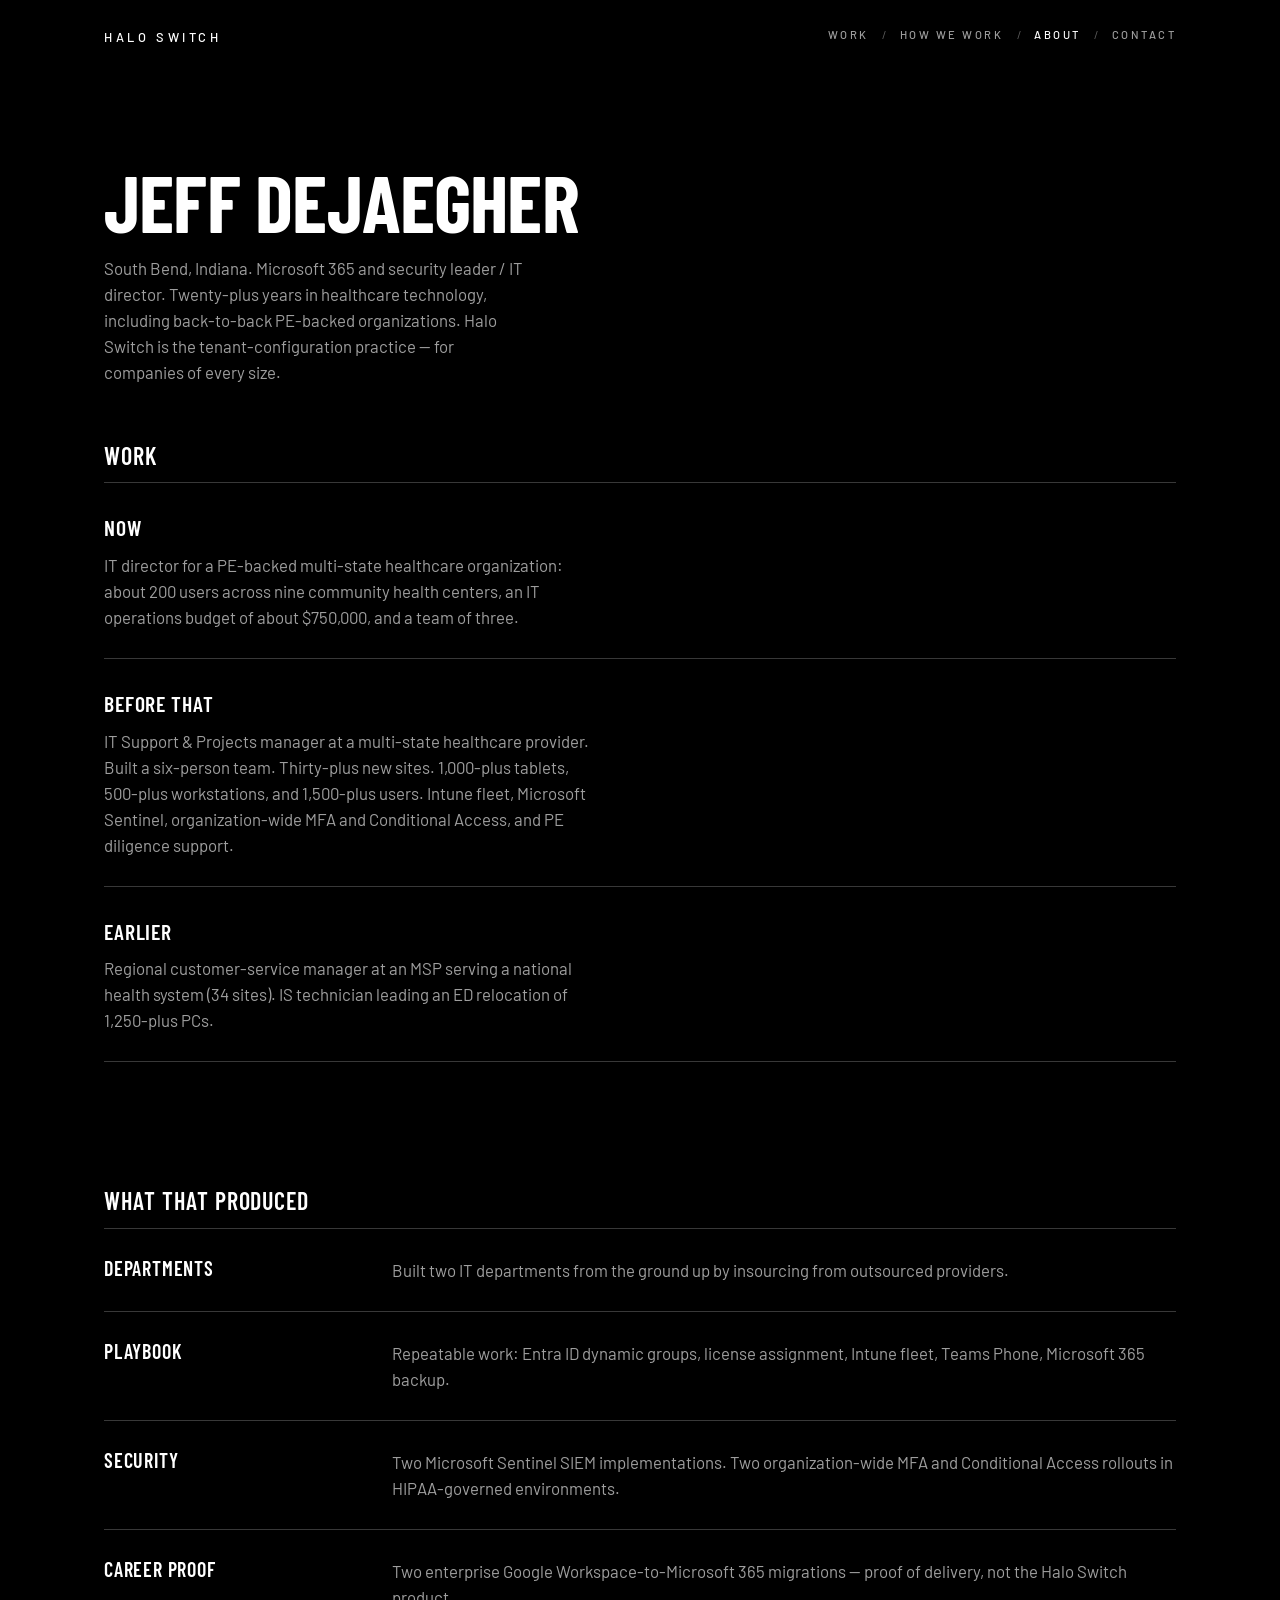
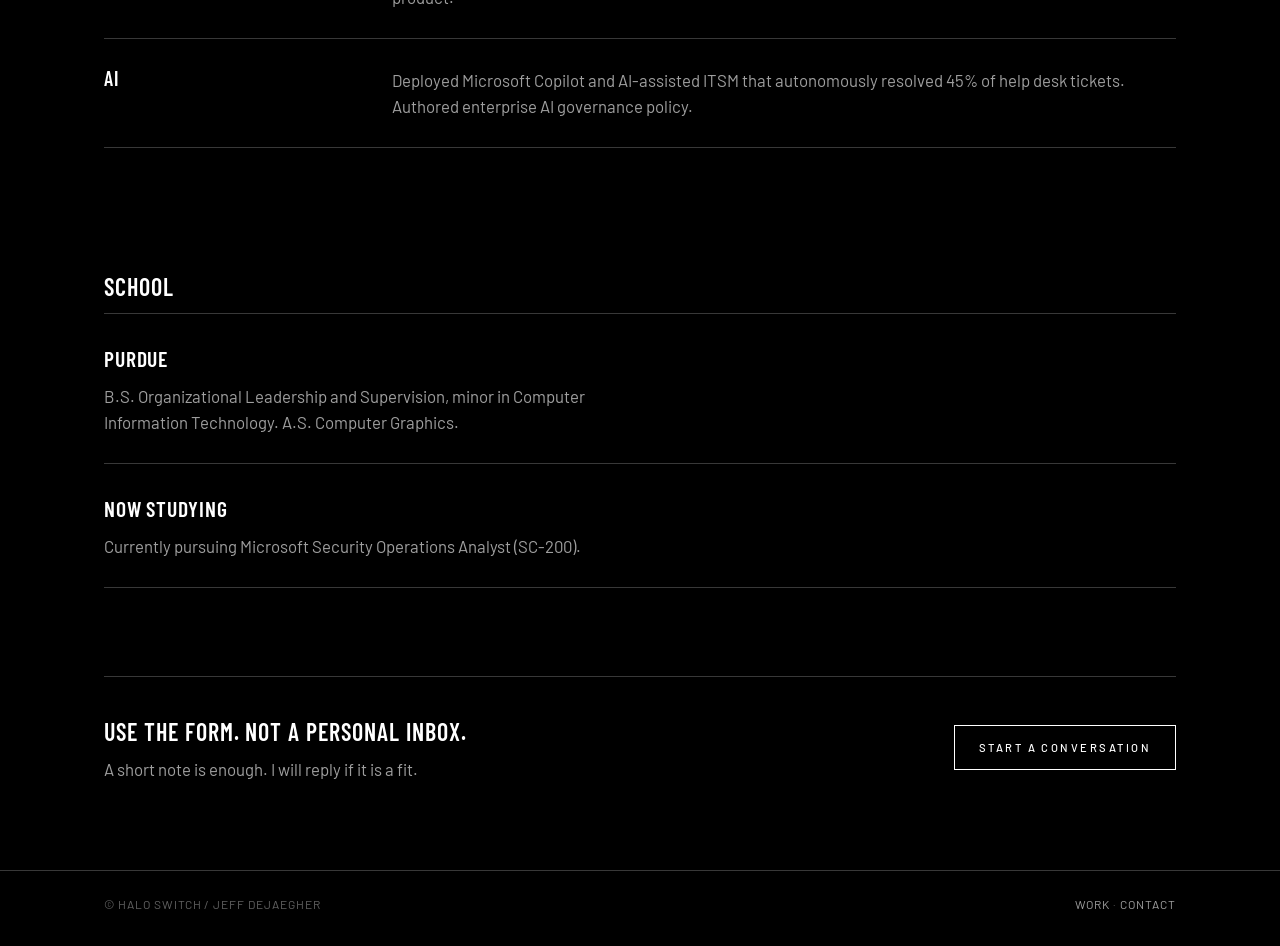
==== about.html @ 8b00774c "Publish tenant-setup site from halo-switch main. Match the public Pages site to the merged site copy" ====
<!DOCTYPE html>
<html lang="en">
  <head>
    <meta charset="utf-8" />
    <meta name="viewport" content="width=device-width, initial-scale=1" />
    <title>About — Halo Switch</title>
    <meta name="description" content="Jeff DeJaegher, South Bend, Indiana. Microsoft 365 and security leader with 20+ years in healthcare technology. Halo Switch is his tenant-configuration practice." />
    <link rel="preconnect" href="https://fonts.googleapis.com" />
    <link rel="preconnect" href="https://fonts.gstatic.com" crossorigin />
    <link href="https://fonts.googleapis.com/css2?family=Barlow+Condensed:wght@600;700&family=Barlow:wght@400;500;600&display=swap" rel="stylesheet" />
    <link rel="stylesheet" href="assets/styles.css" />
  </head>
  <body>
    <a class="skip-link" href="#main">Skip to content</a>
    <header class="site-header"><div class="nav-wrap"><a class="brand" href="index.html"><span class="brand-name">Halo Switch</span></a>
        <button class="nav-toggle" type="button" aria-expanded="false" aria-controls="site-nav">Menu</button>
        <nav id="site-nav" class="site-nav" aria-label="Primary"><a href="services.html">Work</a><span class="nav-sep" aria-hidden="true">/</span><a href="pricing.html">How we work</a><span class="nav-sep" aria-hidden="true">/</span><a href="about.html" aria-current="page">About</a><span class="nav-sep" aria-hidden="true">/</span><a href="contact.html">Contact</a></nav></div></header>
    <main id="main">
      <header class="page-hero"><h1>Jeff DeJaegher</h1><p>South Bend, Indiana. Microsoft 365 and security leader / IT director. Twenty-plus years in healthcare technology, including back-to-back PE-backed organizations. Halo Switch is the tenant-configuration practice — for companies of every size.</p></header>
      <section class="section" aria-labelledby="work-heading"><h2 id="work-heading">Work</h2><div class="pricing-frame">
          <article><h3>Now</h3><p>IT director for a PE-backed multi-state healthcare organization: about 200 users across nine community health centers, an IT operations budget of about $750,000, and a team of three.</p></article>
          <article><h3>Before that</h3><p>IT Support &amp; Projects manager at a multi-state healthcare provider. Built a six-person team. Thirty-plus new sites. 1,000-plus tablets, 500-plus workstations, and 1,500-plus users. Intune fleet, Microsoft Sentinel, organization-wide MFA and Conditional Access, and PE diligence support.</p></article>
          <article><h3>Earlier</h3><p>Regional customer-service manager at an MSP serving a national health system (34 sites). IS technician leading an ED relocation of 1,250-plus PCs.</p></article>
      </div></section>
      <section class="section" aria-labelledby="proof-heading"><h2 id="proof-heading">What that produced</h2><ul class="service-list">
          <li><h3>Departments</h3><div><p>Built two IT departments from the ground up by insourcing from outsourced providers.</p></div></li>
          <li><h3>Playbook</h3><div><p>Repeatable work: Entra ID dynamic groups, license assignment, Intune fleet, Teams Phone, Microsoft 365 backup.</p></div></li>
          <li><h3>Security</h3><div><p>Two Microsoft Sentinel SIEM implementations. Two organization-wide MFA and Conditional Access rollouts in HIPAA-governed environments.</p></div></li>
          <li><h3>Career proof</h3><div><p>Two enterprise Google Workspace-to-Microsoft 365 migrations — proof of delivery, not the Halo Switch product.</p></div></li>
          <li><h3>AI</h3><div><p>Deployed Microsoft Copilot and AI-assisted ITSM that autonomously resolved 45% of help desk tickets. Authored enterprise AI governance policy.</p></div></li>
      </ul></section>
      <section class="section" aria-labelledby="school-heading"><h2 id="school-heading">School</h2><div class="pricing-frame">
          <article><h3>Purdue</h3><p>B.S. Organizational Leadership and Supervision, minor in Computer Information Technology. A.S. Computer Graphics.</p></article>
          <article><h3>Now studying</h3><p>Currently pursuing Microsoft Security Operations Analyst (SC-200).</p></article>
      </div></section>
      <div class="cta-band"><div class="cta-band-inner"><div><h2>Use the form. Not a personal inbox.</h2><p>A short note is enough. I will reply if it is a fit.</p></div><a class="button button-outline" href="contact.html">Start a conversation</a></div></div>
    </main>
    <footer class="site-footer"><div class="footer-inner"><span>© Halo Switch / Jeff DeJaegher</span><span><a href="services.html">Work</a> · <a href="contact.html">Contact</a></span></div></footer>
    <script src="assets/site.js"></script>
  </body>
</html>
---- assets/styles.css ----
/* Halo Switch — black / condensed mock lock */
:root {
  --canvas: #000000;
  --ink: #ffffff;
  --ink-muted: rgba(255, 255, 255, 0.62);
  --ink-faint: rgba(255, 255, 255, 0.38);
  --line: rgba(255, 255, 255, 0.22);
  --accent: #e31937;
  --font-display: "Barlow Condensed", "Arial Narrow", "Helvetica Neue", sans-serif;
  --font-body: "Barlow", "Helvetica Neue", Helvetica, sans-serif;
  --max: 72rem;
  --space: clamp(1.25rem, 4vw, 2.5rem);
  --ease: cubic-bezier(0.22, 1, 0.36, 1);
}

*,
*::before,
*::after {
  box-sizing: border-box;
}

html {
  scroll-behavior: smooth;
}

body {
  margin: 0;
  min-height: 100vh;
  display: flex;
  flex-direction: column;
  font-family: var(--font-body);
  font-size: clamp(0.95rem, 0.9rem + 0.2vw, 1.05rem);
  font-weight: 400;
  line-height: 1.55;
  color: var(--ink);
  background: var(--canvas);
}

img,
svg {
  display: block;
  max-width: 100%;
}

a {
  color: var(--ink);
  text-underline-offset: 0.18em;
}

a:hover {
  color: var(--ink);
  opacity: 0.75;
}

.skip-link {
  position: absolute;
  left: 1rem;
  top: -3rem;
  z-index: 100;
  background: var(--ink);
  color: var(--canvas);
  padding: 0.5rem 0.75rem;
  text-decoration: none;
}

.skip-link:focus {
  top: 1rem;
}

/* —— Header —— */
.site-header {
  background: transparent;
}

.nav-wrap {
  max-width: var(--max);
  margin: 0 auto;
  padding: 1.35rem var(--space);
  display: flex;
  align-items: center;
  justify-content: space-between;
  gap: 1.5rem;
}

.brand {
  text-decoration: none;
  color: var(--ink);
  flex-shrink: 0;
}

.brand:hover {
  opacity: 1;
}

.brand-name {
  font-family: var(--font-body);
  font-weight: 500;
  font-size: 0.8rem;
  letter-spacing: 0.28em;
  text-transform: uppercase;
  line-height: 1.2;
}

.brand-tag {
  display: none;
}

.nav-toggle {
  display: none;
  border: 1px solid var(--line);
  background: transparent;
  color: var(--ink);
  border-radius: 0;
  padding: 0.45rem 0.7rem;
  font: inherit;
  font-size: 0.7rem;
  letter-spacing: 0.18em;
  text-transform: uppercase;
  cursor: pointer;
}

.site-nav {
  display: flex;
  align-items: center;
  gap: 0;
}

.site-nav a {
  color: var(--ink-muted);
  text-decoration: none;
  font-size: 0.7rem;
  font-weight: 500;
  letter-spacing: 0.22em;
  text-transform: uppercase;
  padding: 0.25rem 0;
}

.site-nav a:hover,
.site-nav a[aria-current="page"] {
  color: var(--ink);
  opacity: 1;
}

.site-nav .nav-sep {
  color: var(--ink-faint);
  margin: 0 0.85rem;
  font-size: 0.7rem;
  letter-spacing: 0;
  user-select: none;
  pointer-events: none;
}

.site-nav .nav-cta {
  border: 1px solid var(--ink);
  padding: 0.45rem 0.95rem;
  margin-left: 1.25rem;
  color: var(--ink);
  letter-spacing: 0.18em;
}

.site-nav .nav-cta:hover {
  background: var(--ink);
  color: var(--canvas);
  opacity: 1;
}

/* —— Hero —— */
.hero {
  max-width: var(--max);
  margin: 0 auto;
  padding: clamp(4rem, 12vw, 8rem) var(--space) clamp(3rem, 8vw, 6rem);
  display: grid;
  grid-template-columns: minmax(0, 1.35fr) minmax(0, 0.85fr);
  gap: clamp(2rem, 6vw, 5rem);
  align-items: center;
  flex: 1;
}

.hero-copy {
  animation: rise 700ms var(--ease) both;
}

.hero h1 {
  margin: 0 0 1.1rem;
  font-family: var(--font-display);
  font-size: clamp(2.85rem, 9.5vw, 5.75rem);
  font-weight: 700;
  line-height: 0.88;
  letter-spacing: -0.02em;
  text-transform: uppercase;
  color: var(--ink);
  max-width: 12ch;
}

.hero-lede {
  margin: 0 0 2.25rem;
  font-size: clamp(1rem, 1.5vw, 1.15rem);
  font-weight: 400;
  letter-spacing: 0.01em;
  color: var(--ink-muted);
}

.cta-row {
  display: flex;
  flex-wrap: wrap;
  gap: 0.85rem;
}

.button {
  display: inline-flex;
  align-items: center;
  justify-content: center;
  padding: 0.8rem 1.5rem;
  border-radius: 0;
  font-family: var(--font-body);
  font-weight: 500;
  font-size: 0.7rem;
  letter-spacing: 0.22em;
  text-transform: uppercase;
  text-decoration: none;
  border: 1px solid transparent;
  transition: background 180ms var(--ease), color 180ms var(--ease), border-color 180ms var(--ease);
}

.button:hover {
  opacity: 1;
}

.button-primary,
.button-outline {
  background: transparent;
  border-color: var(--ink);
  color: var(--ink);
}

.button-primary:hover,
.button-outline:hover {
  background: var(--ink);
  color: var(--canvas);
}

/* —— Flow diagram (LICENSE — GROUP — DEVICE) —— */
.hero-visual {
  animation: rise 800ms var(--ease) 80ms both;
  justify-self: end;
  width: 100%;
  max-width: 22rem;
}

.flow-diagram {
  display: flex;
  align-items: center;
  justify-content: space-between;
  gap: 0;
  width: 100%;
}

.flow-step {
  flex: 0 0 auto;
  text-align: center;
}

.flow-icon {
  display: none;
}

.flow-label {
  margin: 0;
  font-size: 0.65rem;
  font-weight: 500;
  letter-spacing: 0.28em;
  text-transform: uppercase;
  color: var(--ink-muted);
}

.flow-desc {
  display: none;
}

.flow-arrow {
  flex: 1 1 auto;
  display: flex;
  align-items: center;
  min-width: 1.5rem;
  padding: 0 0.35rem;
  color: var(--ink-faint);
}

.flow-arrow svg {
  width: 100%;
  height: 0.75rem;
}

/* —— Services strip (no cards) —— */
.services-strip {
  border-top: 1px solid var(--line);
}

.services-strip-inner {
  max-width: var(--max);
  margin: 0 auto;
  padding: clamp(3rem, 7vw, 5rem) var(--space);
  display: grid;
  grid-template-columns: repeat(3, 1fr);
  gap: clamp(2rem, 4vw, 3.5rem);
}

.service-card {
  background: transparent;
  border: none;
  border-radius: 0;
  padding: 0;
  display: flex;
  flex-direction: column;
  gap: 0.65rem;
  animation: rise 650ms var(--ease) both;
}

.service-card:nth-child(2) {
  animation-delay: 80ms;
}

.service-card:nth-child(3) {
  animation-delay: 140ms;
}

.service-card-icon {
  display: none;
}

.service-card h2 {
  margin: 0;
  font-family: var(--font-display);
  font-size: clamp(1.35rem, 2.2vw, 1.75rem);
  font-weight: 600;
  letter-spacing: 0.04em;
  text-transform: uppercase;
  line-height: 1.1;
}

.service-card p {
  margin: 0;
  flex: 1;
  color: var(--ink-muted);
  font-size: 0.95rem;
  max-width: 32ch;
}

.service-card .more {
  display: inline-flex;
  align-items: center;
  gap: 0.4rem;
  font-weight: 500;
  font-size: 0.68rem;
  letter-spacing: 0.2em;
  text-transform: uppercase;
  text-decoration: none;
  color: var(--ink);
  margin-top: 0.5rem;
}

.service-card .more:hover {
  opacity: 0.7;
}

.service-card .more svg {
  width: 0.9rem;
  height: 0.9rem;
}

/* —— Inner pages —— */
.page-hero {
  max-width: var(--max);
  margin: 0 auto;
  padding: clamp(3.5rem, 10vw, 6rem) var(--space) 1.25rem;
  animation: rise 500ms var(--ease) both;
}

.page-hero h1 {
  margin: 0 0 1rem;
  font-family: var(--font-display);
  font-size: clamp(2.75rem, 8vw, 5rem);
  font-weight: 700;
  letter-spacing: -0.01em;
  line-height: 0.92;
  text-transform: uppercase;
  color: var(--ink);
}

.page-hero p {
  margin: 0;
  max-width: 48ch;
  color: var(--ink-muted);
  font-size: 1.05rem;
}

.section {
  max-width: var(--max);
  margin: 0 auto;
  padding: 2rem var(--space) clamp(3.5rem, 7vw, 5.5rem);
}

.section h2 {
  margin: 0 0 0.5rem;
  font-family: var(--font-display);
  font-size: 1.5rem;
  font-weight: 600;
  letter-spacing: 0.04em;
  text-transform: uppercase;
}

.section-intro {
  margin: 0 0 2rem;
  max-width: 52ch;
  color: var(--ink-muted);
}

.service-list {
  list-style: none;
  margin: 0;
  padding: 0;
}

.service-list li {
  display: grid;
  grid-template-columns: minmax(10rem, 16rem) 1fr;
  gap: 1rem 2rem;
  padding: 1.75rem 0;
  border-top: 1px solid var(--line);
}

.service-list li:last-child {
  border-bottom: 1px solid var(--line);
}

.service-list h3 {
  margin: 0;
  font-family: var(--font-display);
  font-size: 1.25rem;
  font-weight: 600;
  letter-spacing: 0.04em;
  text-transform: uppercase;
  line-height: 1.15;
}

.service-list p {
  margin: 0;
  color: var(--ink-muted);
}

.service-meta {
  display: block;
  margin-top: 0.45rem;
  font-size: 0.8rem;
  letter-spacing: 0.06em;
  text-transform: uppercase;
  color: var(--ink-faint);
}

.pricing-frame {
  display: grid;
  gap: 0;
}

.pricing-frame article {
  padding: 1.75rem 0;
  border-top: 1px solid var(--line);
}

.pricing-frame article:last-child {
  border-bottom: 1px solid var(--line);
}

.pricing-frame h3 {
  margin: 0 0 0.45rem;
  font-family: var(--font-display);
  font-size: 1.35rem;
  font-weight: 600;
  letter-spacing: 0.04em;
  text-transform: uppercase;
}

.pricing-frame p {
  margin: 0;
  color: var(--ink-muted);
  max-width: 55ch;
}

.note {
  margin-top: 1.75rem;
  color: var(--ink-muted);
  font-size: 0.95rem;
  max-width: 55ch;
}

.contact-block {
  max-width: 40rem;
}

.contact-block dl {
  margin: 0;
  display: grid;
  gap: 1.75rem;
}

.contact-block dt {
  font-family: var(--font-display);
  font-weight: 600;
  font-size: 1.15rem;
  letter-spacing: 0.06em;
  text-transform: uppercase;
  margin: 0;
}

.contact-block dd {
  margin: 0.35rem 0 0;
  color: var(--ink-muted);
}

.contact-block a {
  text-decoration: underline;
}

/* —— Contact form —— */
.contact-form {
  display: grid;
  gap: 1.5rem;
  border-top: 1px solid var(--line);
  padding-top: 2rem;
}

.field {
  display: grid;
  gap: 0.5rem;
  min-width: 0;
}

.field-row {
  display: grid;
  grid-template-columns: repeat(2, minmax(0, 1fr));
  gap: 1.5rem;
}

.contact-form label {
  font-family: var(--font-body);
  font-size: 0.7rem;
  font-weight: 500;
  letter-spacing: 0.22em;
  text-transform: uppercase;
  color: var(--ink-muted);
}

.contact-form .optional {
  letter-spacing: 0.12em;
  color: var(--ink-faint);
}

.contact-form input,
.contact-form select,
.contact-form textarea {
  width: 100%;
  padding: 0.75rem 0.85rem;
  border: 1px solid var(--line);
  border-radius: 0;
  background: transparent;
  color: var(--ink);
  font-family: var(--font-body);
  font-size: 1rem;
  transition: border-color 180ms var(--ease);
}

.contact-form textarea {
  resize: vertical;
}

.contact-form select option {
  background: #0a0a0a;
  color: var(--ink);
}

.contact-form input::placeholder,
.contact-form textarea::placeholder {
  color: var(--ink-faint);
}

.contact-form input:focus,
.contact-form select:focus,
.contact-form textarea:focus {
  outline: none;
  border-color: var(--ink);
}

.contact-form input:focus-visible,
.contact-form select:focus-visible,
.contact-form textarea:focus-visible,
.contact-form button:focus-visible {
  outline: 2px solid var(--accent);
  outline-offset: 2px;
}

.contact-form button {
  justify-self: start;
  cursor: pointer;
  font-family: var(--font-body);
}

.contact-form .hp {
  position: absolute;
  left: -9999px;
  width: 1px;
  height: 1px;
  opacity: 0;
}

.form-note {
  margin: 0;
  color: var(--ink-faint);
  font-size: 0.85rem;
  max-width: 46ch;
}

.cta-band {
  max-width: var(--max);
  margin: 0 auto;
  padding: 0 var(--space) clamp(3.5rem, 7vw, 5.5rem);
}

.cta-band-inner {
  border-top: 1px solid var(--line);
  padding-top: 2.25rem;
  display: flex;
  flex-wrap: wrap;
  align-items: center;
  justify-content: space-between;
  gap: 1.25rem;
}

.cta-band h2 {
  margin: 0;
  font-family: var(--font-display);
  font-size: 1.5rem;
  font-weight: 600;
  letter-spacing: 0.04em;
  text-transform: uppercase;
}

.cta-band p {
  margin: 0.4rem 0 0;
  color: var(--ink-muted);
}

/* —— Footer —— */
.site-footer {
  background: transparent;
  color: var(--ink-faint);
  margin-top: auto;
  border-top: 1px solid var(--line);
}

.footer-inner {
  max-width: var(--max);
  margin: 0 auto;
  padding: 1.5rem var(--space) 2rem;
  display: flex;
  flex-wrap: wrap;
  gap: 1rem;
  justify-content: space-between;
  font-size: 0.75rem;
  letter-spacing: 0.08em;
  text-transform: uppercase;
}

.footer-inner a {
  color: var(--ink-muted);
  text-decoration: none;
}

.footer-inner a:hover {
  color: var(--ink);
  opacity: 1;
}

@keyframes rise {
  from {
    opacity: 0;
    transform: translateY(12px);
  }
  to {
    opacity: 1;
    transform: translateY(0);
  }
}

@media (max-width: 900px) {
  .hero {
    grid-template-columns: 1fr;
    padding-top: clamp(2.5rem, 8vw, 4rem);
  }

  .hero-visual {
    justify-self: start;
    max-width: 100%;
  }

  .services-strip-inner {
    grid-template-columns: 1fr;
    gap: 2.25rem;
  }

  .service-list li {
    grid-template-columns: 1fr;
    gap: 0.4rem;
  }

  .field-row {
    grid-template-columns: 1fr;
    gap: 1.5rem;
  }
}

@media (max-width: 720px) {
  .nav-toggle {
    display: inline-flex;
  }

  .nav-wrap {
    position: relative;
  }

  .site-nav {
    display: none;
    position: absolute;
    left: var(--space);
    right: var(--space);
    top: calc(100% + 0.4rem);
    flex-direction: column;
    align-items: stretch;
    gap: 0;
    background: #0a0a0a;
    border: 1px solid var(--line);
    border-radius: 0;
    padding: 0.75rem;
    z-index: 50;
  }

  .site-nav.is-open {
    display: flex;
  }

  .site-nav .nav-sep {
    display: none;
  }

  .site-nav a {
    padding: 0.65rem 0.5rem;
  }

  .site-nav .nav-cta {
    text-align: center;
    margin: 0.5rem 0 0;
  }

  .flow-diagram {
    flex-wrap: wrap;
    justify-content: flex-start;
    gap: 0.5rem 0;
  }

  .flow-arrow {
    min-width: 2rem;
    max-width: 3.5rem;
  }
}

@media (prefers-reduced-motion: reduce) {
  *,
  *::before,
  *::after {
    animation: none !important;
    transition: none !important;
  }

  html {
    scroll-behavior: auto;
  }
}
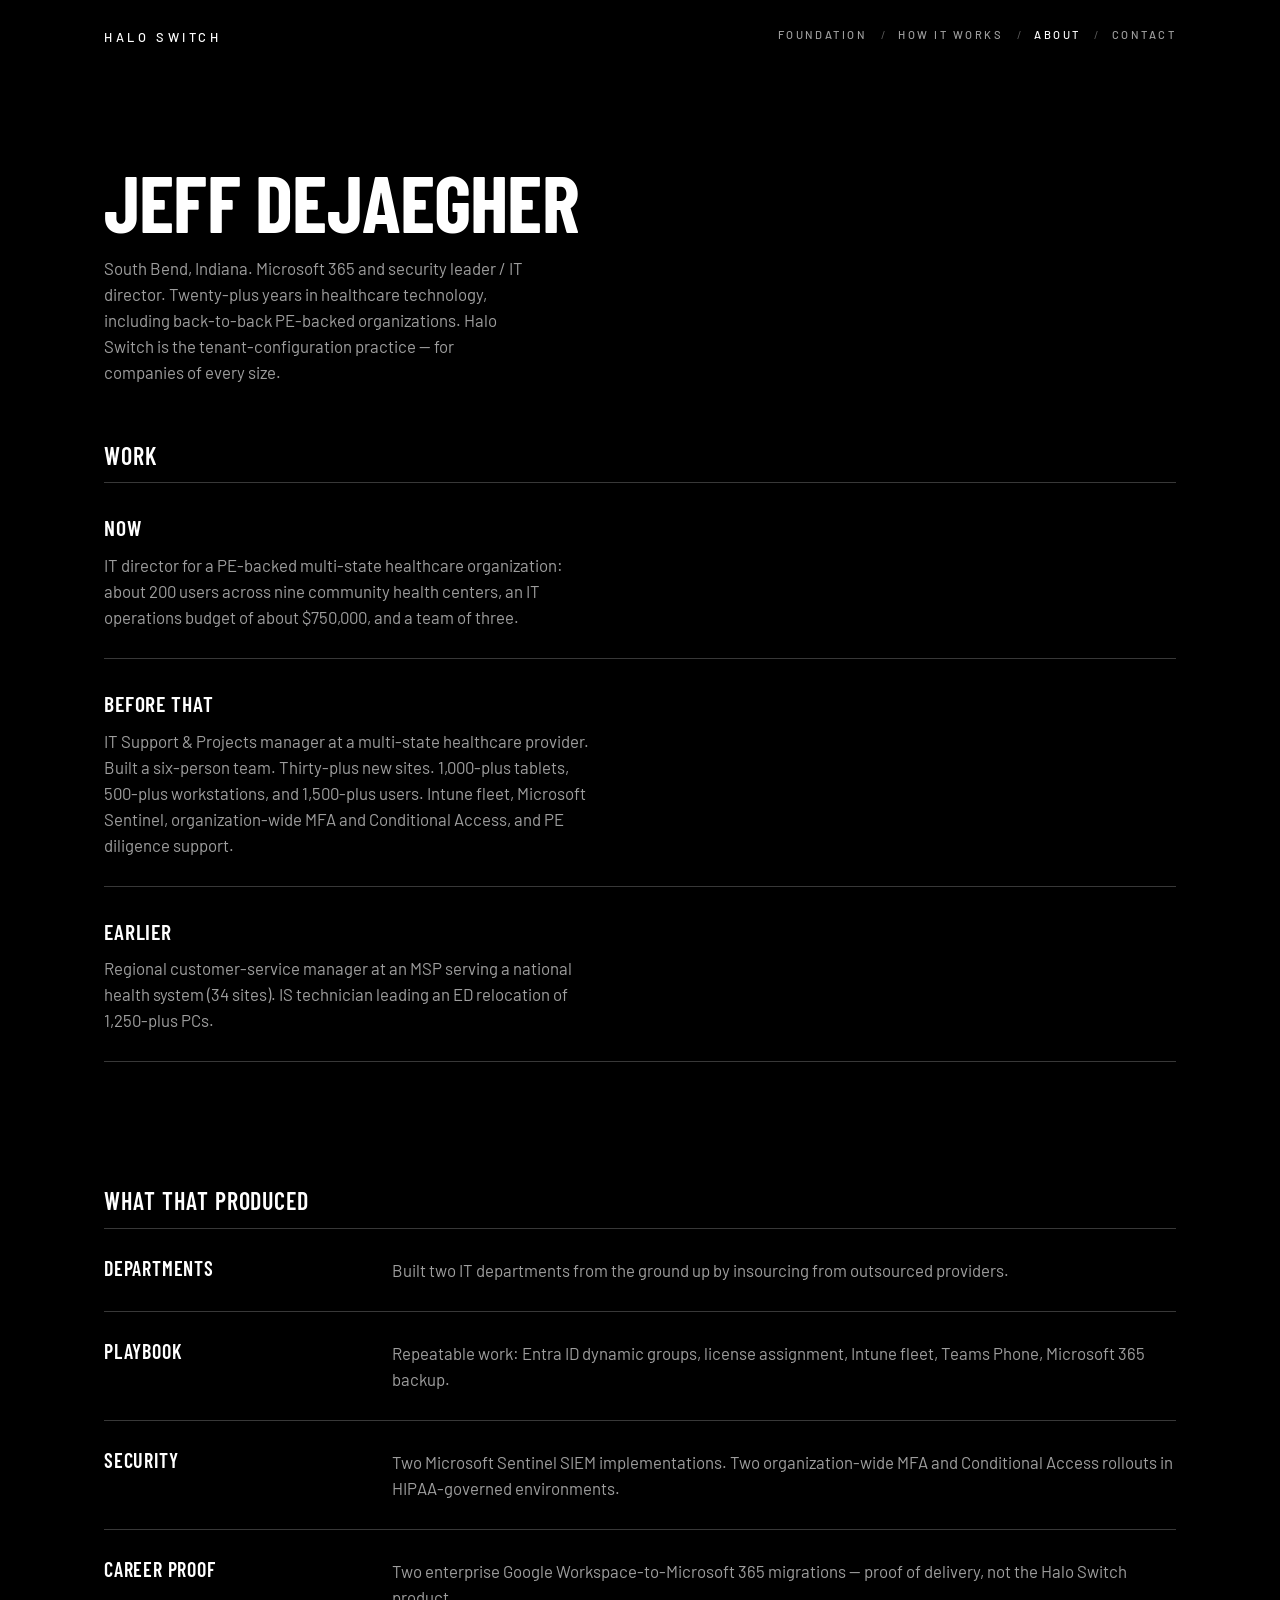
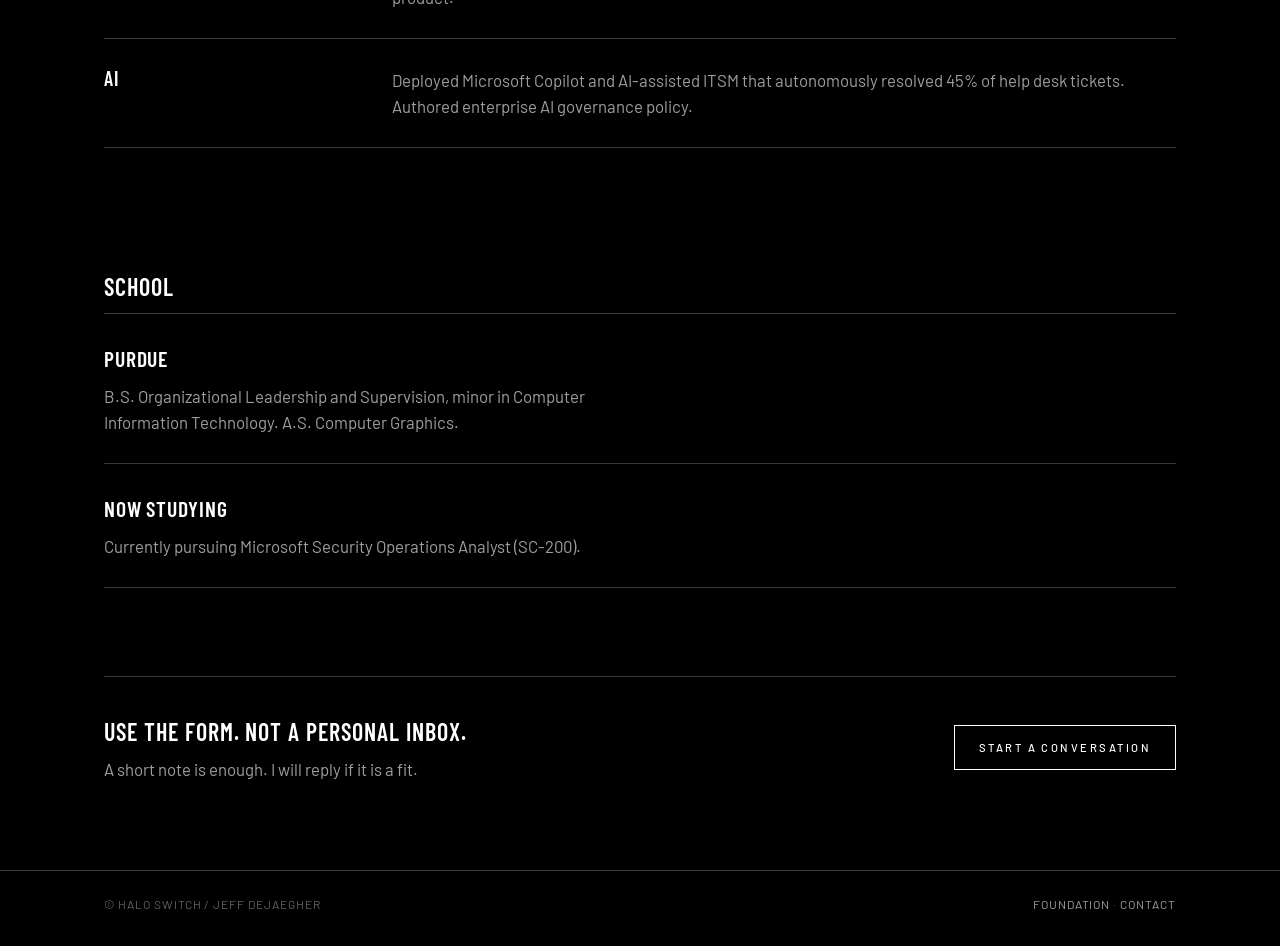
==== commit 94db7022: "Sell Foundation as the software package, not a consulting shop. Home page leads with the package and" ====
--- a/about.html
+++ b/about.html
@@ -14,7 +14,7 @@
     <a class="skip-link" href="#main">Skip to content</a>
     <header class="site-header"><div class="nav-wrap"><a class="brand" href="index.html"><span class="brand-name">Halo Switch</span></a>
         <button class="nav-toggle" type="button" aria-expanded="false" aria-controls="site-nav">Menu</button>
-        <nav id="site-nav" class="site-nav" aria-label="Primary"><a href="services.html">Work</a><span class="nav-sep" aria-hidden="true">/</span><a href="pricing.html">How we work</a><span class="nav-sep" aria-hidden="true">/</span><a href="about.html" aria-current="page">About</a><span class="nav-sep" aria-hidden="true">/</span><a href="contact.html">Contact</a></nav></div></header>
+        <nav id="site-nav" class="site-nav" aria-label="Primary"><a href="services.html">Foundation</a><span class="nav-sep" aria-hidden="true">/</span><a href="pricing.html">How it works</a><span class="nav-sep" aria-hidden="true">/</span><a href="about.html" aria-current="page">About</a><span class="nav-sep" aria-hidden="true">/</span><a href="contact.html">Contact</a></nav></div></header>
     <main id="main">
       <header class="page-hero"><h1>Jeff DeJaegher</h1><p>South Bend, Indiana. Microsoft 365 and security leader / IT director. Twenty-plus years in healthcare technology, including back-to-back PE-backed organizations. Halo Switch is the tenant-configuration practice — for companies of every size.</p></header>
       <section class="section" aria-labelledby="work-heading"><h2 id="work-heading">Work</h2><div class="pricing-frame">
@@ -35,7 +35,7 @@
       </div></section>
       <div class="cta-band"><div class="cta-band-inner"><div><h2>Use the form. Not a personal inbox.</h2><p>A short note is enough. I will reply if it is a fit.</p></div><a class="button button-outline" href="contact.html">Start a conversation</a></div></div>
     </main>
-    <footer class="site-footer"><div class="footer-inner"><span>© Halo Switch / Jeff DeJaegher</span><span><a href="services.html">Work</a> · <a href="contact.html">Contact</a></span></div></footer>
+    <footer class="site-footer"><div class="footer-inner"><span>© Halo Switch / Jeff DeJaegher</span><span><a href="services.html">Foundation</a> · <a href="contact.html">Contact</a></span></div></footer>
     <script src="assets/site.js"></script>
   </body>
 </html>
--- a/assets/styles.css
+++ b/assets/styles.css
@@ -36,6 +36,11 @@
   background: var(--canvas);
 }
 
+body.contact {
+  background: transparent;
+  color: #111;
+}
+
 img,
 svg {
   display: block;
@@ -162,6 +167,18 @@
   background: var(--ink);
   color: var(--canvas);
   opacity: 1;
+}
+
+.visually-hidden {
+  position: absolute;
+  width: 1px;
+  height: 1px;
+  padding: 0;
+  margin: -1px;
+  overflow: hidden;
+  clip: rect(0, 0, 0, 0);
+  white-space: nowrap;
+  border: 0;
 }
 
 /* —— Hero —— */
@@ -176,6 +193,76 @@
   flex: 1;
 }
 
+.hero-brand {
+  max-width: var(--max);
+  width: 100%;
+  min-width: 0;
+  box-sizing: border-box;
+  grid-template-columns: minmax(0, 1fr);
+  gap: 0;
+  padding: 0 var(--space) clamp(2.5rem, 6vw, 4rem);
+  justify-items: center;
+}
+
+.hero-mark {
+  width: 100%;
+  max-width: 48rem;
+  min-width: 0;
+  margin-inline: auto;
+  overflow: hidden;
+  background: #000;
+  animation: hero-glow 7s ease-in-out infinite;
+  will-change: filter;
+}
+
+.hero-mark img {
+  display: block;
+  width: 100%;
+  max-width: 100%;
+  height: auto;
+  object-fit: contain;
+  transform-origin: center center;
+  animation: hero-kenburns 22s ease-in-out infinite;
+  will-change: transform;
+  -webkit-mask-image:
+    linear-gradient(to right, transparent 0%, #000 8%, #000 92%, transparent 100%),
+    linear-gradient(to bottom, transparent 0%, #000 6%, #000 94%, transparent 100%);
+  -webkit-mask-composite: source-in;
+  mask-image:
+    linear-gradient(to right, transparent 0%, #000 8%, #000 92%, transparent 100%),
+    linear-gradient(to bottom, transparent 0%, #000 6%, #000 94%, transparent 100%);
+  mask-composite: intersect;
+}
+
+.hero-brand .hero-copy {
+  max-width: 100%;
+  width: 100%;
+  min-width: 0;
+  padding: 1.25rem 0 0;
+  text-align: center;
+  display: flex;
+  flex-direction: column;
+  align-items: center;
+}
+
+.hero-brand .hero h1,
+.hero-brand h1 {
+  max-width: 12ch;
+  text-align: center;
+}
+
+.hero-brand .hero-lede {
+  max-width: 42ch;
+}
+
+.hero-support {
+  margin: 0 0 1.75rem;
+  font-size: clamp(1rem, 1.5vw, 1.15rem);
+  font-weight: 400;
+  letter-spacing: 0.01em;
+  color: var(--ink-muted);
+}
+
 .hero-copy {
   animation: rise 700ms var(--ease) both;
 }
@@ -291,6 +378,70 @@
   height: 0.75rem;
 }
 
+/* —— Buyer workflow (huge type) —— */
+.buyer-flow {
+  border-top: 1px solid var(--line);
+}
+
+.buyer-flow-inner {
+  max-width: var(--max);
+  margin: 0 auto;
+  padding: clamp(3rem, 8vw, 6rem) var(--space);
+}
+
+.buyer-flow h2 {
+  margin: 0 0 0.4rem;
+  font-family: var(--font-display);
+  font-size: clamp(1.15rem, 2vw, 1.5rem);
+  font-weight: 600;
+  letter-spacing: 0.12em;
+  text-transform: uppercase;
+}
+
+.buyer-kicker {
+  margin: 0 0 clamp(1.75rem, 4vw, 2.75rem);
+  max-width: 42ch;
+  color: var(--ink-muted);
+}
+
+.buyer-steps {
+  list-style: none;
+  margin: 0;
+  padding: 0;
+}
+
+.buyer-steps li {
+  display: grid;
+  grid-template-columns: auto 1fr;
+  gap: 0.85rem 1.75rem;
+  align-items: baseline;
+  padding: clamp(1.35rem, 3.5vw, 2.25rem) 0;
+  border-top: 1px solid var(--line);
+}
+
+.buyer-steps li:last-child {
+  border-bottom: 1px solid var(--line);
+}
+
+.buyer-num {
+  font-family: var(--font-display);
+  font-size: clamp(1.15rem, 2.4vw, 1.65rem);
+  font-weight: 600;
+  letter-spacing: 0.16em;
+  color: var(--ink-faint);
+}
+
+.buyer-steps h3 {
+  margin: 0;
+  font-family: var(--font-display);
+  font-size: clamp(2.15rem, 7.2vw, 4.65rem);
+  font-weight: 700;
+  line-height: 0.9;
+  letter-spacing: -0.02em;
+  text-transform: uppercase;
+  color: var(--ink);
+}
+
 /* —— Services strip (no cards) —— */
 .services-strip {
   border-top: 1px solid var(--line);
@@ -610,6 +761,119 @@
   width: 1px;
   height: 1px;
   opacity: 0;
+}
+
+.contact-wallpaper {
+  position: fixed;
+  inset: 0;
+  z-index: 0;
+  pointer-events: none;
+  background-image:
+    linear-gradient(rgba(255, 255, 255, 0.48), rgba(255, 255, 255, 0.55)),
+    url("contact-forest.jpg");
+  background-size: cover;
+  background-position: center;
+  background-repeat: no-repeat;
+}
+
+.contact .site-header,
+.contact main,
+.contact .site-footer {
+  position: relative;
+  z-index: 1;
+  background: transparent;
+}
+
+.contact a,
+.contact .brand,
+.contact .brand-name,
+.contact .nav-toggle,
+.contact .site-nav a,
+.contact .site-nav a:hover,
+.contact .site-nav a[aria-current="page"],
+.contact .page-hero h1,
+.contact .contact-form label,
+.contact .contact-form input,
+.contact .contact-form select,
+.contact .contact-form textarea,
+.contact .contact-form button,
+.contact .button,
+.contact .button-outline,
+.contact .site-footer,
+.contact .footer-inner a:hover {
+  color: #111;
+}
+
+.contact .page-hero p,
+.contact .contact-block dd,
+.contact .contact-form .optional,
+.contact .form-note,
+.contact .site-nav a,
+.contact .site-nav .nav-sep,
+.contact .footer-inner,
+.contact .footer-inner a {
+  color: #333;
+}
+
+.contact .site-nav a:hover,
+.contact .site-nav a[aria-current="page"] {
+  color: #111;
+}
+
+.contact .nav-toggle {
+  border-color: #222;
+}
+
+.contact .contact-form {
+  border-top-color: #222;
+}
+
+.contact .contact-form input,
+.contact .contact-form select,
+.contact .contact-form textarea {
+  color: #111;
+  background: rgba(255, 255, 255, 0.72);
+  border: 1px solid #222;
+}
+
+.contact .contact-form select option {
+  background: #fff;
+  color: #111;
+}
+
+.contact .contact-form input::placeholder,
+.contact .contact-form textarea::placeholder {
+  color: #555;
+}
+
+.contact .contact-form input:focus,
+.contact .contact-form select:focus,
+.contact .contact-form textarea:focus {
+  border-color: #111;
+}
+
+.contact .button-outline,
+.contact .contact-form button {
+  color: #111;
+  border-color: #111;
+  background: rgba(255, 255, 255, 0.72);
+}
+
+.contact .button-outline:hover,
+.contact .contact-form button:hover {
+  background: #111;
+  color: #fff;
+}
+
+.contact .site-footer {
+  border-top-color: #222;
+}
+
+@media (max-width: 900px) {
+  .contact .site-nav {
+    background: rgba(255, 255, 255, 0.94);
+    border-color: #222;
+  }
 }
 
 .form-note {
@@ -691,12 +955,36 @@
   }
 }
 
+@keyframes hero-glow {
+  0%,
+  100% {
+    filter: brightness(1);
+  }
+  50% {
+    filter: brightness(1.06);
+  }
+}
+
+@keyframes hero-kenburns {
+  0%,
+  100% {
+    transform: scale(1);
+  }
+  50% {
+    transform: scale(1.04);
+  }
+}
+
 @media (max-width: 900px) {
   .hero {
     grid-template-columns: 1fr;
     padding-top: clamp(2.5rem, 8vw, 4rem);
   }
 
+  .hero-brand {
+    padding-top: 0;
+  }
+
   .hero-visual {
     justify-self: start;
     max-width: 100%;
@@ -710,6 +998,11 @@
   .service-list li {
     grid-template-columns: 1fr;
     gap: 0.4rem;
+  }
+
+  .buyer-steps li {
+    grid-template-columns: 1fr;
+    gap: 0.35rem;
   }
 
   .field-row {
@@ -783,4 +1076,11 @@
   html {
     scroll-behavior: auto;
   }
-}
+
+  .hero-mark,
+  .hero-mark img {
+    will-change: auto;
+    filter: none;
+    transform: none;
+  }
+}
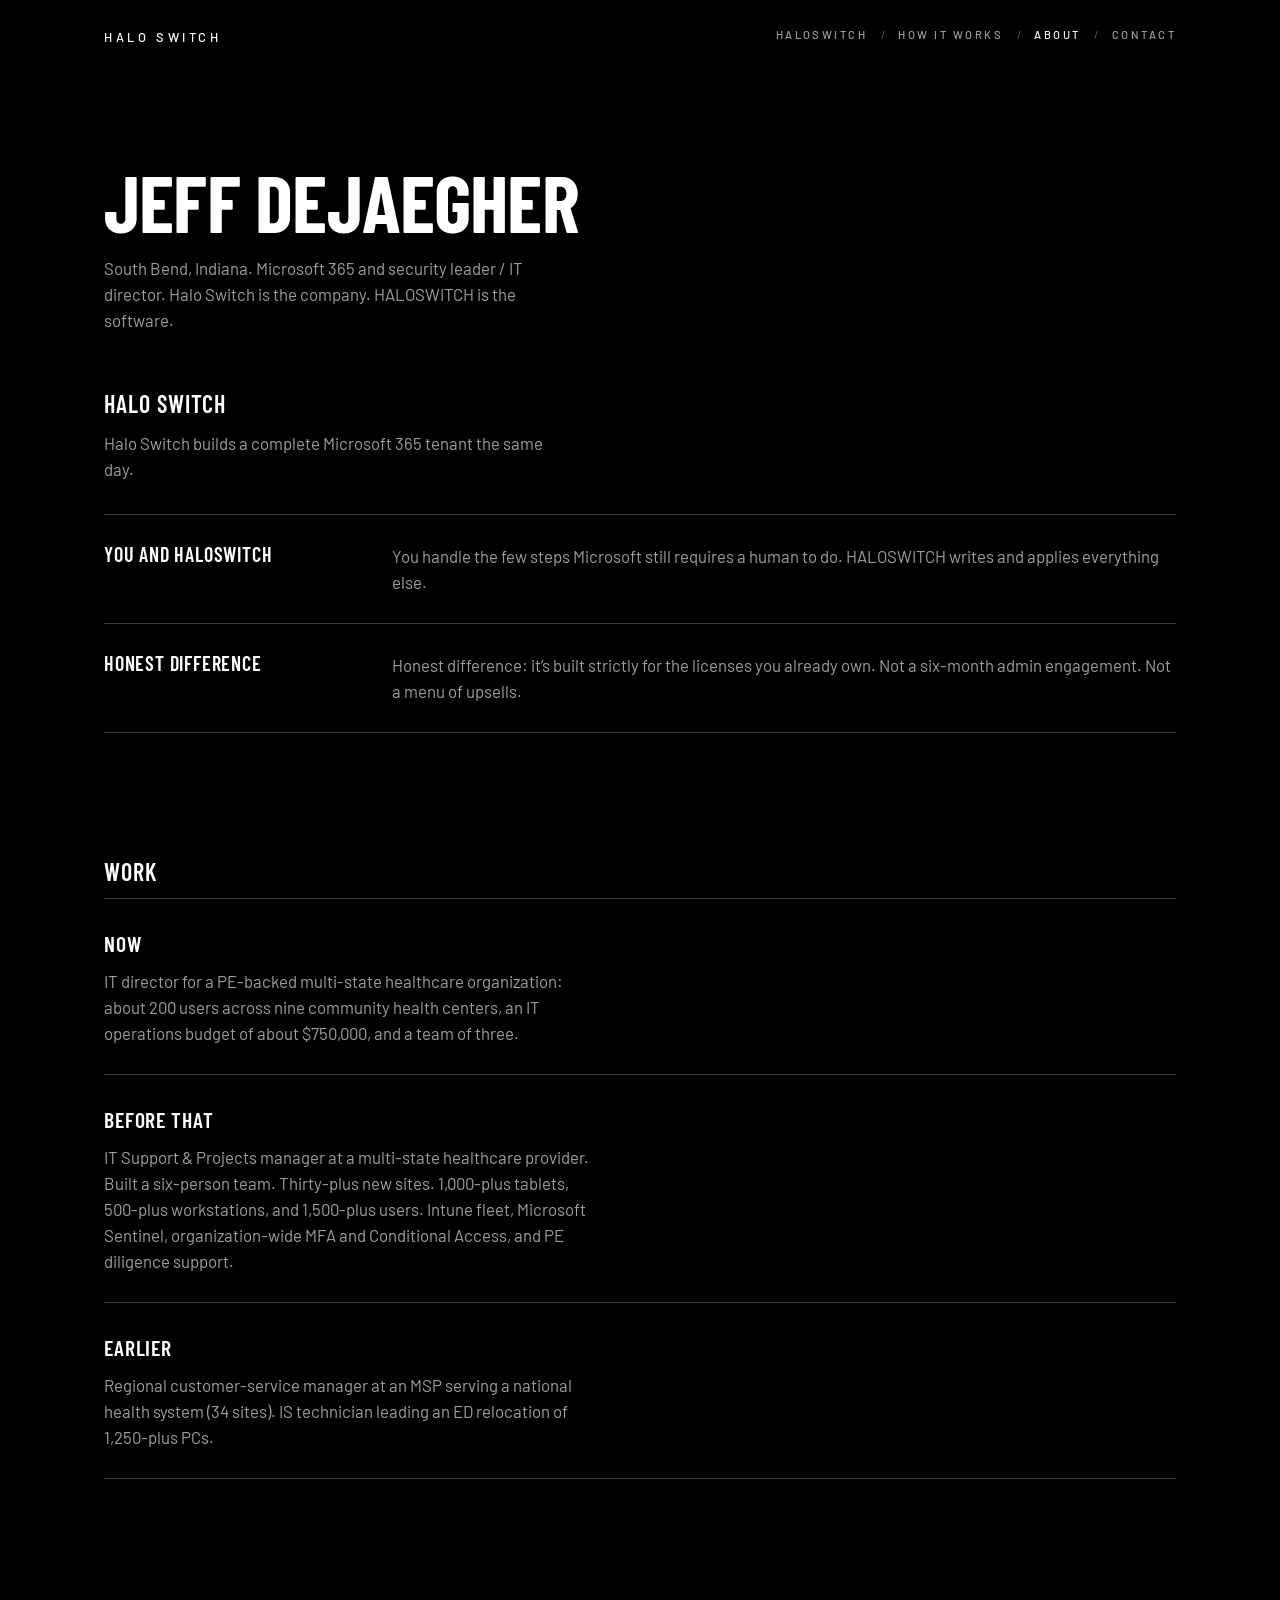
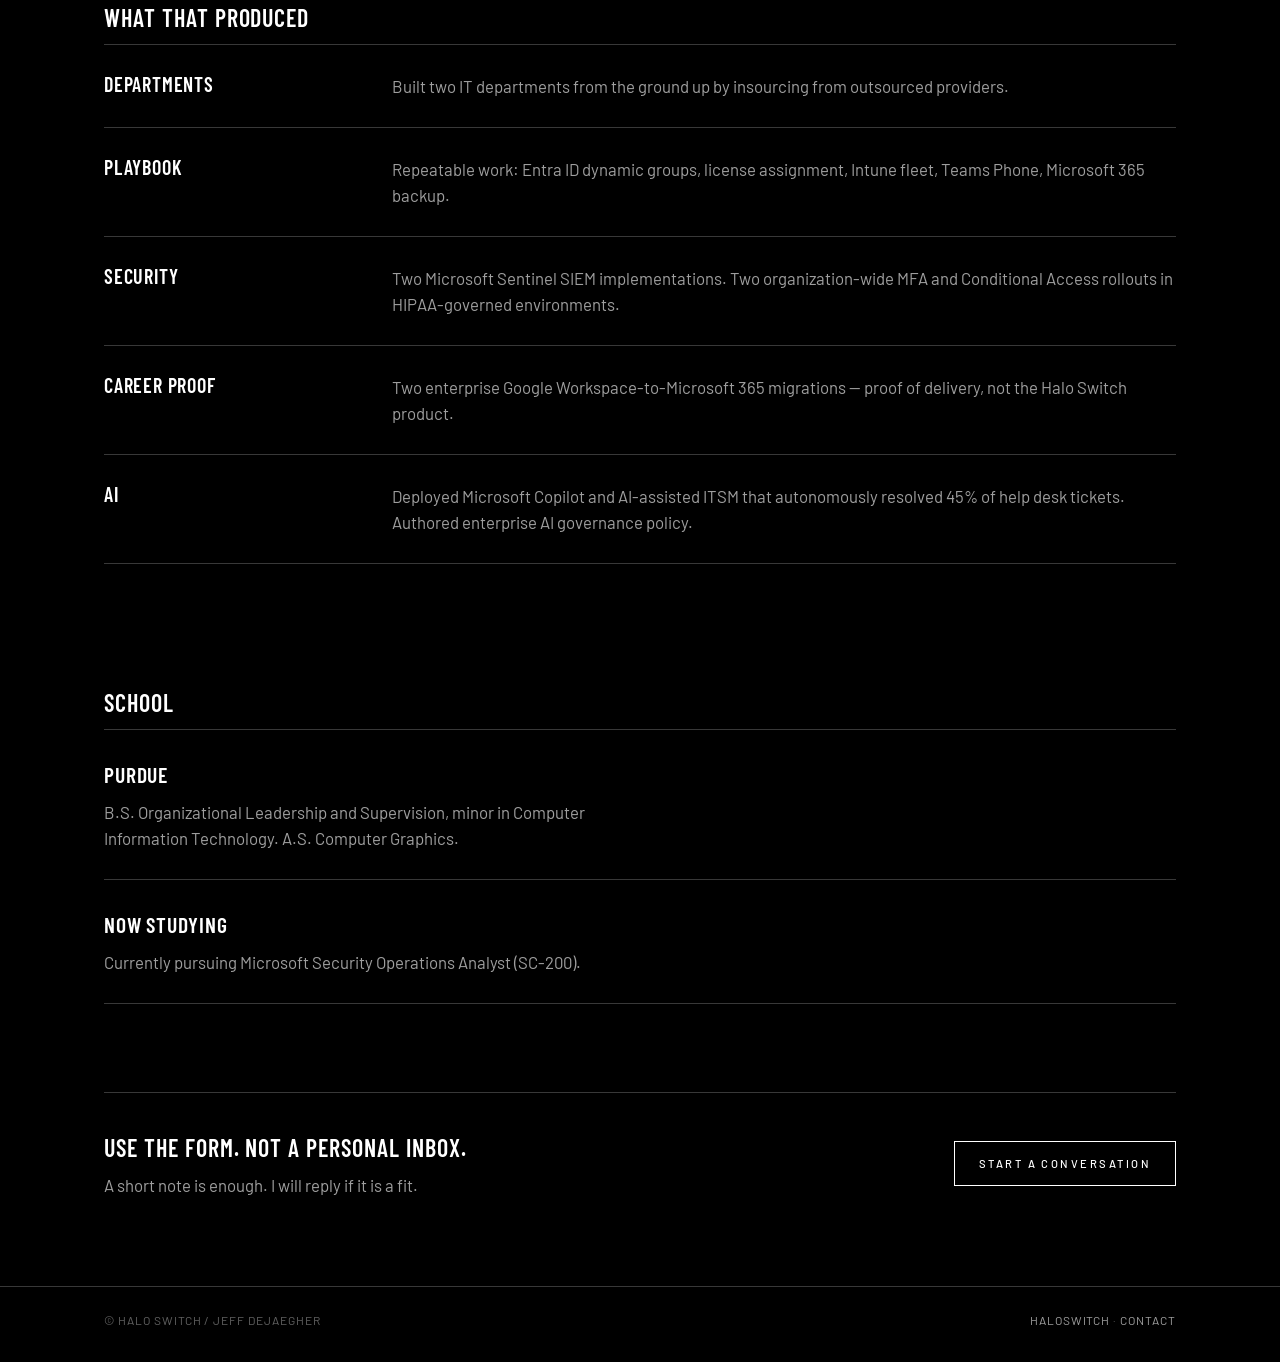
==== commit 970bf232: "Put the locked HALOSWITCH public story on every page. Replace the services-shop hero and offer menu " ====
--- a/about.html
+++ b/about.html
@@ -4,38 +4,190 @@
     <meta charset="utf-8" />
     <meta name="viewport" content="width=device-width, initial-scale=1" />
     <title>About — Halo Switch</title>
-    <meta name="description" content="Jeff DeJaegher, South Bend, Indiana. Microsoft 365 and security leader with 20+ years in healthcare technology. Halo Switch is his tenant-configuration practice." />
+    <meta
+      name="description"
+      content="Jeff DeJaegher, South Bend, Indiana. Halo Switch is the company. HALOSWITCH is the software. A complete Microsoft 365 tenant the same day."
+    />
     <link rel="preconnect" href="https://fonts.googleapis.com" />
     <link rel="preconnect" href="https://fonts.gstatic.com" crossorigin />
-    <link href="https://fonts.googleapis.com/css2?family=Barlow+Condensed:wght@600;700&family=Barlow:wght@400;500;600&display=swap" rel="stylesheet" />
+    <link
+      href="https://fonts.googleapis.com/css2?family=Barlow+Condensed:wght@600;700&family=Barlow:wght@400;500;600&display=swap"
+      rel="stylesheet"
+    />
     <link rel="stylesheet" href="assets/styles.css" />
   </head>
   <body>
     <a class="skip-link" href="#main">Skip to content</a>
-    <header class="site-header"><div class="nav-wrap"><a class="brand" href="index.html"><span class="brand-name">Halo Switch</span></a>
-        <button class="nav-toggle" type="button" aria-expanded="false" aria-controls="site-nav">Menu</button>
-        <nav id="site-nav" class="site-nav" aria-label="Primary"><a href="services.html">Foundation</a><span class="nav-sep" aria-hidden="true">/</span><a href="pricing.html">How it works</a><span class="nav-sep" aria-hidden="true">/</span><a href="about.html" aria-current="page">About</a><span class="nav-sep" aria-hidden="true">/</span><a href="contact.html">Contact</a></nav></div></header>
+    <header class="site-header">
+      <div class="nav-wrap">
+        <a class="brand" href="index.html">
+          <span class="brand-name">Halo Switch</span>
+        </a>
+        <button class="nav-toggle" type="button" aria-expanded="false" aria-controls="site-nav">
+          Menu
+        </button>
+        <nav id="site-nav" class="site-nav" aria-label="Primary">
+          <a href="services.html">HALOSWITCH</a>
+          <span class="nav-sep" aria-hidden="true">/</span>
+          <a href="pricing.html">How it works</a>
+          <span class="nav-sep" aria-hidden="true">/</span>
+          <a href="about.html" aria-current="page">About</a>
+          <span class="nav-sep" aria-hidden="true">/</span>
+          <a href="contact.html">Contact</a>
+        </nav>
+      </div>
+    </header>
+
     <main id="main">
-      <header class="page-hero"><h1>Jeff DeJaegher</h1><p>South Bend, Indiana. Microsoft 365 and security leader / IT director. Twenty-plus years in healthcare technology, including back-to-back PE-backed organizations. Halo Switch is the tenant-configuration practice — for companies of every size.</p></header>
-      <section class="section" aria-labelledby="work-heading"><h2 id="work-heading">Work</h2><div class="pricing-frame">
-          <article><h3>Now</h3><p>IT director for a PE-backed multi-state healthcare organization: about 200 users across nine community health centers, an IT operations budget of about $750,000, and a team of three.</p></article>
-          <article><h3>Before that</h3><p>IT Support &amp; Projects manager at a multi-state healthcare provider. Built a six-person team. Thirty-plus new sites. 1,000-plus tablets, 500-plus workstations, and 1,500-plus users. Intune fleet, Microsoft Sentinel, organization-wide MFA and Conditional Access, and PE diligence support.</p></article>
-          <article><h3>Earlier</h3><p>Regional customer-service manager at an MSP serving a national health system (34 sites). IS technician leading an ED relocation of 1,250-plus PCs.</p></article>
-      </div></section>
-      <section class="section" aria-labelledby="proof-heading"><h2 id="proof-heading">What that produced</h2><ul class="service-list">
-          <li><h3>Departments</h3><div><p>Built two IT departments from the ground up by insourcing from outsourced providers.</p></div></li>
-          <li><h3>Playbook</h3><div><p>Repeatable work: Entra ID dynamic groups, license assignment, Intune fleet, Teams Phone, Microsoft 365 backup.</p></div></li>
-          <li><h3>Security</h3><div><p>Two Microsoft Sentinel SIEM implementations. Two organization-wide MFA and Conditional Access rollouts in HIPAA-governed environments.</p></div></li>
-          <li><h3>Career proof</h3><div><p>Two enterprise Google Workspace-to-Microsoft 365 migrations — proof of delivery, not the Halo Switch product.</p></div></li>
-          <li><h3>AI</h3><div><p>Deployed Microsoft Copilot and AI-assisted ITSM that autonomously resolved 45% of help desk tickets. Authored enterprise AI governance policy.</p></div></li>
-      </ul></section>
-      <section class="section" aria-labelledby="school-heading"><h2 id="school-heading">School</h2><div class="pricing-frame">
-          <article><h3>Purdue</h3><p>B.S. Organizational Leadership and Supervision, minor in Computer Information Technology. A.S. Computer Graphics.</p></article>
-          <article><h3>Now studying</h3><p>Currently pursuing Microsoft Security Operations Analyst (SC-200).</p></article>
-      </div></section>
-      <div class="cta-band"><div class="cta-band-inner"><div><h2>Use the form. Not a personal inbox.</h2><p>A short note is enough. I will reply if it is a fit.</p></div><a class="button button-outline" href="contact.html">Start a conversation</a></div></div>
+      <header class="page-hero">
+        <h1>Jeff DeJaegher</h1>
+        <p>
+          South Bend, Indiana. Microsoft 365 and security leader / IT director. Halo Switch is the
+          company. HALOSWITCH is the software.
+        </p>
+      </header>
+
+      <section class="section" aria-labelledby="story-heading">
+        <h2 id="story-heading">Halo Switch</h2>
+        <p class="section-intro">Halo Switch builds a complete Microsoft 365 tenant the same day.</p>
+        <ul class="service-list">
+          <li>
+            <h3>You and HALOSWITCH</h3>
+            <div>
+              <p>
+                You handle the few steps Microsoft still requires a human to do. HALOSWITCH writes
+                and applies everything else.
+              </p>
+            </div>
+          </li>
+          <li>
+            <h3>Honest difference</h3>
+            <div>
+              <p>
+                Honest difference: it’s built strictly for the licenses you already own. Not a
+                six-month admin engagement. Not a menu of upsells.
+              </p>
+            </div>
+          </li>
+        </ul>
+      </section>
+
+      <section class="section" aria-labelledby="work-heading">
+        <h2 id="work-heading">Work</h2>
+        <div class="pricing-frame">
+          <article>
+            <h3>Now</h3>
+            <p>
+              IT director for a PE-backed multi-state healthcare organization: about 200 users
+              across nine community health centers, an IT operations budget of about $750,000, and
+              a team of three.
+            </p>
+          </article>
+          <article>
+            <h3>Before that</h3>
+            <p>
+              IT Support &amp; Projects manager at a multi-state healthcare provider. Built a
+              six-person team. Thirty-plus new sites. 1,000-plus tablets, 500-plus workstations,
+              and 1,500-plus users. Intune fleet, Microsoft Sentinel, organization-wide MFA and
+              Conditional Access, and PE diligence support.
+            </p>
+          </article>
+          <article>
+            <h3>Earlier</h3>
+            <p>
+              Regional customer-service manager at an MSP serving a national health system (34
+              sites). IS technician leading an ED relocation of 1,250-plus PCs.
+            </p>
+          </article>
+        </div>
+      </section>
+
+      <section class="section" aria-labelledby="proof-heading">
+        <h2 id="proof-heading">What that produced</h2>
+        <ul class="service-list">
+          <li>
+            <h3>Departments</h3>
+            <div>
+              <p>Built two IT departments from the ground up by insourcing from outsourced providers.</p>
+            </div>
+          </li>
+          <li>
+            <h3>Playbook</h3>
+            <div>
+              <p>
+                Repeatable work: Entra ID dynamic groups, license assignment, Intune fleet, Teams
+                Phone, Microsoft 365 backup.
+              </p>
+            </div>
+          </li>
+          <li>
+            <h3>Security</h3>
+            <div>
+              <p>
+                Two Microsoft Sentinel SIEM implementations. Two organization-wide MFA and
+                Conditional Access rollouts in HIPAA-governed environments.
+              </p>
+            </div>
+          </li>
+          <li>
+            <h3>Career proof</h3>
+            <div>
+              <p>
+                Two enterprise Google Workspace-to-Microsoft 365 migrations — proof of delivery, not
+                the Halo Switch product.
+              </p>
+            </div>
+          </li>
+          <li>
+            <h3>AI</h3>
+            <div>
+              <p>
+                Deployed Microsoft Copilot and AI-assisted ITSM that autonomously resolved 45% of
+                help desk tickets. Authored enterprise AI governance policy.
+              </p>
+            </div>
+          </li>
+        </ul>
+      </section>
+
+      <section class="section" aria-labelledby="school-heading">
+        <h2 id="school-heading">School</h2>
+        <div class="pricing-frame">
+          <article>
+            <h3>Purdue</h3>
+            <p>
+              B.S. Organizational Leadership and Supervision, minor in Computer Information
+              Technology. A.S. Computer Graphics.
+            </p>
+          </article>
+          <article>
+            <h3>Now studying</h3>
+            <p>Currently pursuing Microsoft Security Operations Analyst (SC-200).</p>
+          </article>
+        </div>
+      </section>
+
+      <div class="cta-band">
+        <div class="cta-band-inner">
+          <div>
+            <h2>Use the form. Not a personal inbox.</h2>
+            <p>A short note is enough. I will reply if it is a fit.</p>
+          </div>
+          <a class="button button-outline" href="contact.html">Start a conversation</a>
+        </div>
+      </div>
     </main>
-    <footer class="site-footer"><div class="footer-inner"><span>© Halo Switch / Jeff DeJaegher</span><span><a href="services.html">Foundation</a> · <a href="contact.html">Contact</a></span></div></footer>
+
+    <footer class="site-footer">
+      <div class="footer-inner">
+        <span>© Halo Switch / Jeff DeJaegher</span>
+        <span>
+          <a href="services.html">HALOSWITCH</a>
+          ·
+          <a href="contact.html">Contact</a>
+        </span>
+      </div>
+    </footer>
     <script src="assets/site.js"></script>
   </body>
 </html>
--- a/assets/styles.css
+++ b/assets/styles.css
@@ -245,16 +245,6 @@
   align-items: center;
 }
 
-.hero-brand .hero h1,
-.hero-brand h1 {
-  max-width: 12ch;
-  text-align: center;
-}
-
-.hero-brand .hero-lede {
-  max-width: 42ch;
-}
-
 .hero-support {
   margin: 0 0 1.75rem;
   font-size: clamp(1rem, 1.5vw, 1.15rem);
@@ -277,6 +267,17 @@
   text-transform: uppercase;
   color: var(--ink);
   max-width: 12ch;
+}
+
+.hero-brand h1 {
+  max-width: 22ch;
+  text-align: center;
+  font-size: clamp(1.85rem, 5.2vw, 3.25rem);
+  line-height: 0.95;
+}
+
+.hero-brand .hero-lede {
+  max-width: 42ch;
 }
 
 .hero-lede {
@@ -376,70 +377,6 @@
 .flow-arrow svg {
   width: 100%;
   height: 0.75rem;
-}
-
-/* —— Buyer workflow (huge type) —— */
-.buyer-flow {
-  border-top: 1px solid var(--line);
-}
-
-.buyer-flow-inner {
-  max-width: var(--max);
-  margin: 0 auto;
-  padding: clamp(3rem, 8vw, 6rem) var(--space);
-}
-
-.buyer-flow h2 {
-  margin: 0 0 0.4rem;
-  font-family: var(--font-display);
-  font-size: clamp(1.15rem, 2vw, 1.5rem);
-  font-weight: 600;
-  letter-spacing: 0.12em;
-  text-transform: uppercase;
-}
-
-.buyer-kicker {
-  margin: 0 0 clamp(1.75rem, 4vw, 2.75rem);
-  max-width: 42ch;
-  color: var(--ink-muted);
-}
-
-.buyer-steps {
-  list-style: none;
-  margin: 0;
-  padding: 0;
-}
-
-.buyer-steps li {
-  display: grid;
-  grid-template-columns: auto 1fr;
-  gap: 0.85rem 1.75rem;
-  align-items: baseline;
-  padding: clamp(1.35rem, 3.5vw, 2.25rem) 0;
-  border-top: 1px solid var(--line);
-}
-
-.buyer-steps li:last-child {
-  border-bottom: 1px solid var(--line);
-}
-
-.buyer-num {
-  font-family: var(--font-display);
-  font-size: clamp(1.15rem, 2.4vw, 1.65rem);
-  font-weight: 600;
-  letter-spacing: 0.16em;
-  color: var(--ink-faint);
-}
-
-.buyer-steps h3 {
-  margin: 0;
-  font-family: var(--font-display);
-  font-size: clamp(2.15rem, 7.2vw, 4.65rem);
-  font-weight: 700;
-  line-height: 0.9;
-  letter-spacing: -0.02em;
-  text-transform: uppercase;
-  color: var(--ink);
 }
 
 /* —— Services strip (no cards) —— */
@@ -805,6 +742,7 @@
 }
 
 .contact .page-hero p,
+.contact .section-intro,
 .contact .contact-block dd,
 .contact .contact-form .optional,
 .contact .form-note,
@@ -998,11 +936,6 @@
   .service-list li {
     grid-template-columns: 1fr;
     gap: 0.4rem;
-  }
-
-  .buyer-steps li {
-    grid-template-columns: 1fr;
-    gap: 0.35rem;
   }
 
   .field-row {
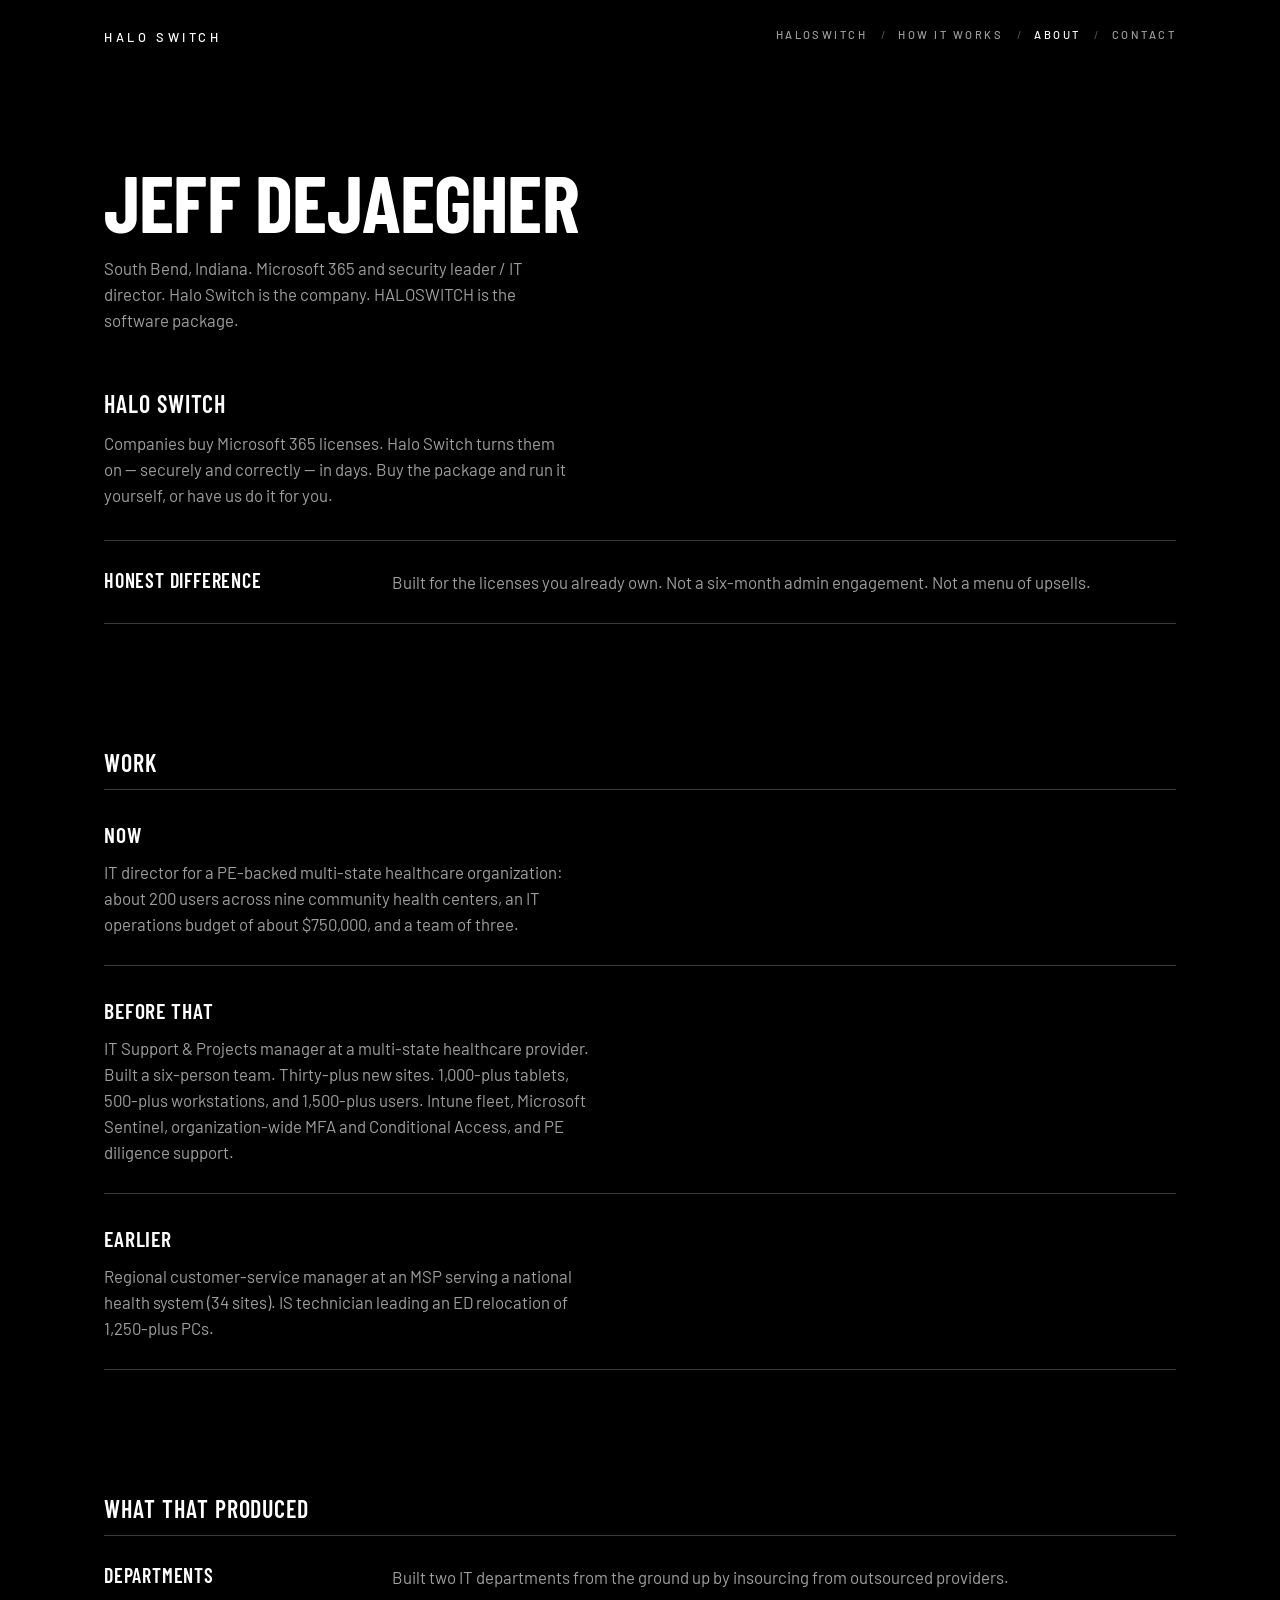
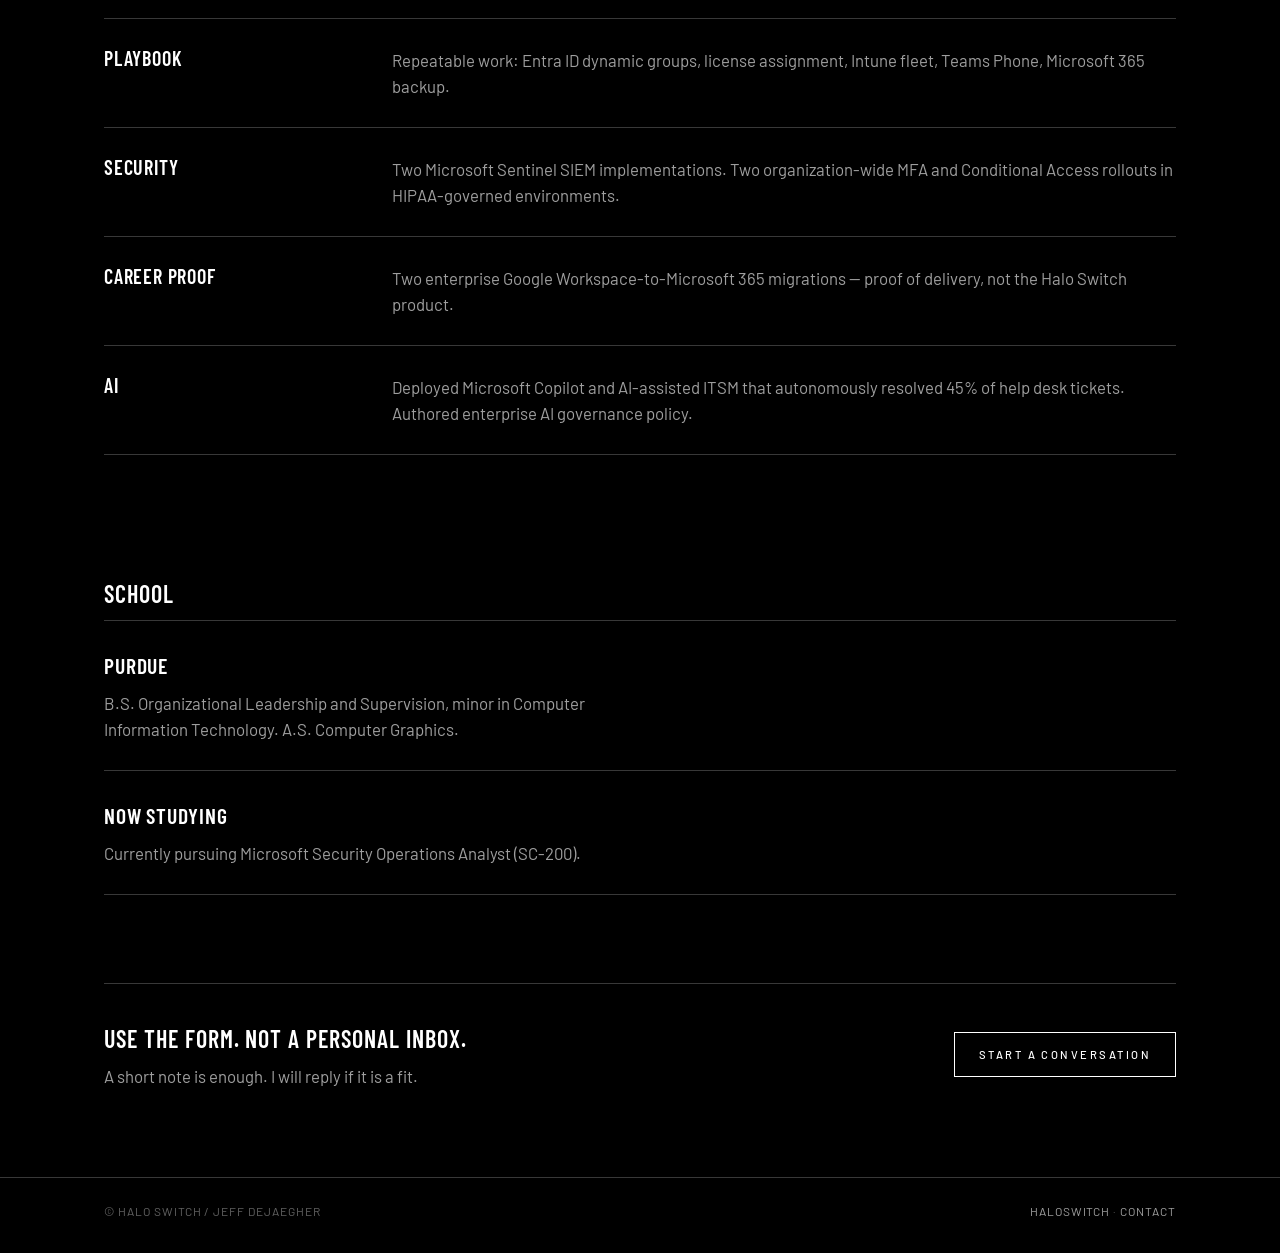
==== commit 864a2702: "Lead every page with Jeff's license-on hero. Replace the same-day / human-steps story with: companie" ====
--- a/about.html
+++ b/about.html
@@ -6,7 +6,7 @@
     <title>About — Halo Switch</title>
     <meta
       name="description"
-      content="Jeff DeJaegher, South Bend, Indiana. Halo Switch is the company. HALOSWITCH is the software. A complete Microsoft 365 tenant the same day."
+      content="Jeff DeJaegher, South Bend, Indiana. Halo Switch is the company. HALOSWITCH is the software package. Companies buy Microsoft 365 licenses. Halo Switch turns them on in days."
     />
     <link rel="preconnect" href="https://fonts.googleapis.com" />
     <link rel="preconnect" href="https://fonts.gstatic.com" crossorigin />
@@ -43,29 +43,23 @@
         <h1>Jeff DeJaegher</h1>
         <p>
           South Bend, Indiana. Microsoft 365 and security leader / IT director. Halo Switch is the
-          company. HALOSWITCH is the software.
+          company. HALOSWITCH is the software package.
         </p>
       </header>
 
       <section class="section" aria-labelledby="story-heading">
         <h2 id="story-heading">Halo Switch</h2>
-        <p class="section-intro">Halo Switch builds a complete Microsoft 365 tenant the same day.</p>
+        <p class="section-intro">
+          Companies buy Microsoft 365 licenses. Halo Switch turns them on — securely and correctly
+          — in days. Buy the package and run it yourself, or have us do it for you.
+        </p>
         <ul class="service-list">
-          <li>
-            <h3>You and HALOSWITCH</h3>
-            <div>
-              <p>
-                You handle the few steps Microsoft still requires a human to do. HALOSWITCH writes
-                and applies everything else.
-              </p>
-            </div>
-          </li>
           <li>
             <h3>Honest difference</h3>
             <div>
               <p>
-                Honest difference: it’s built strictly for the licenses you already own. Not a
-                six-month admin engagement. Not a menu of upsells.
+                Built for the licenses you already own. Not a six-month admin engagement. Not a
+                menu of upsells.
               </p>
             </div>
           </li>
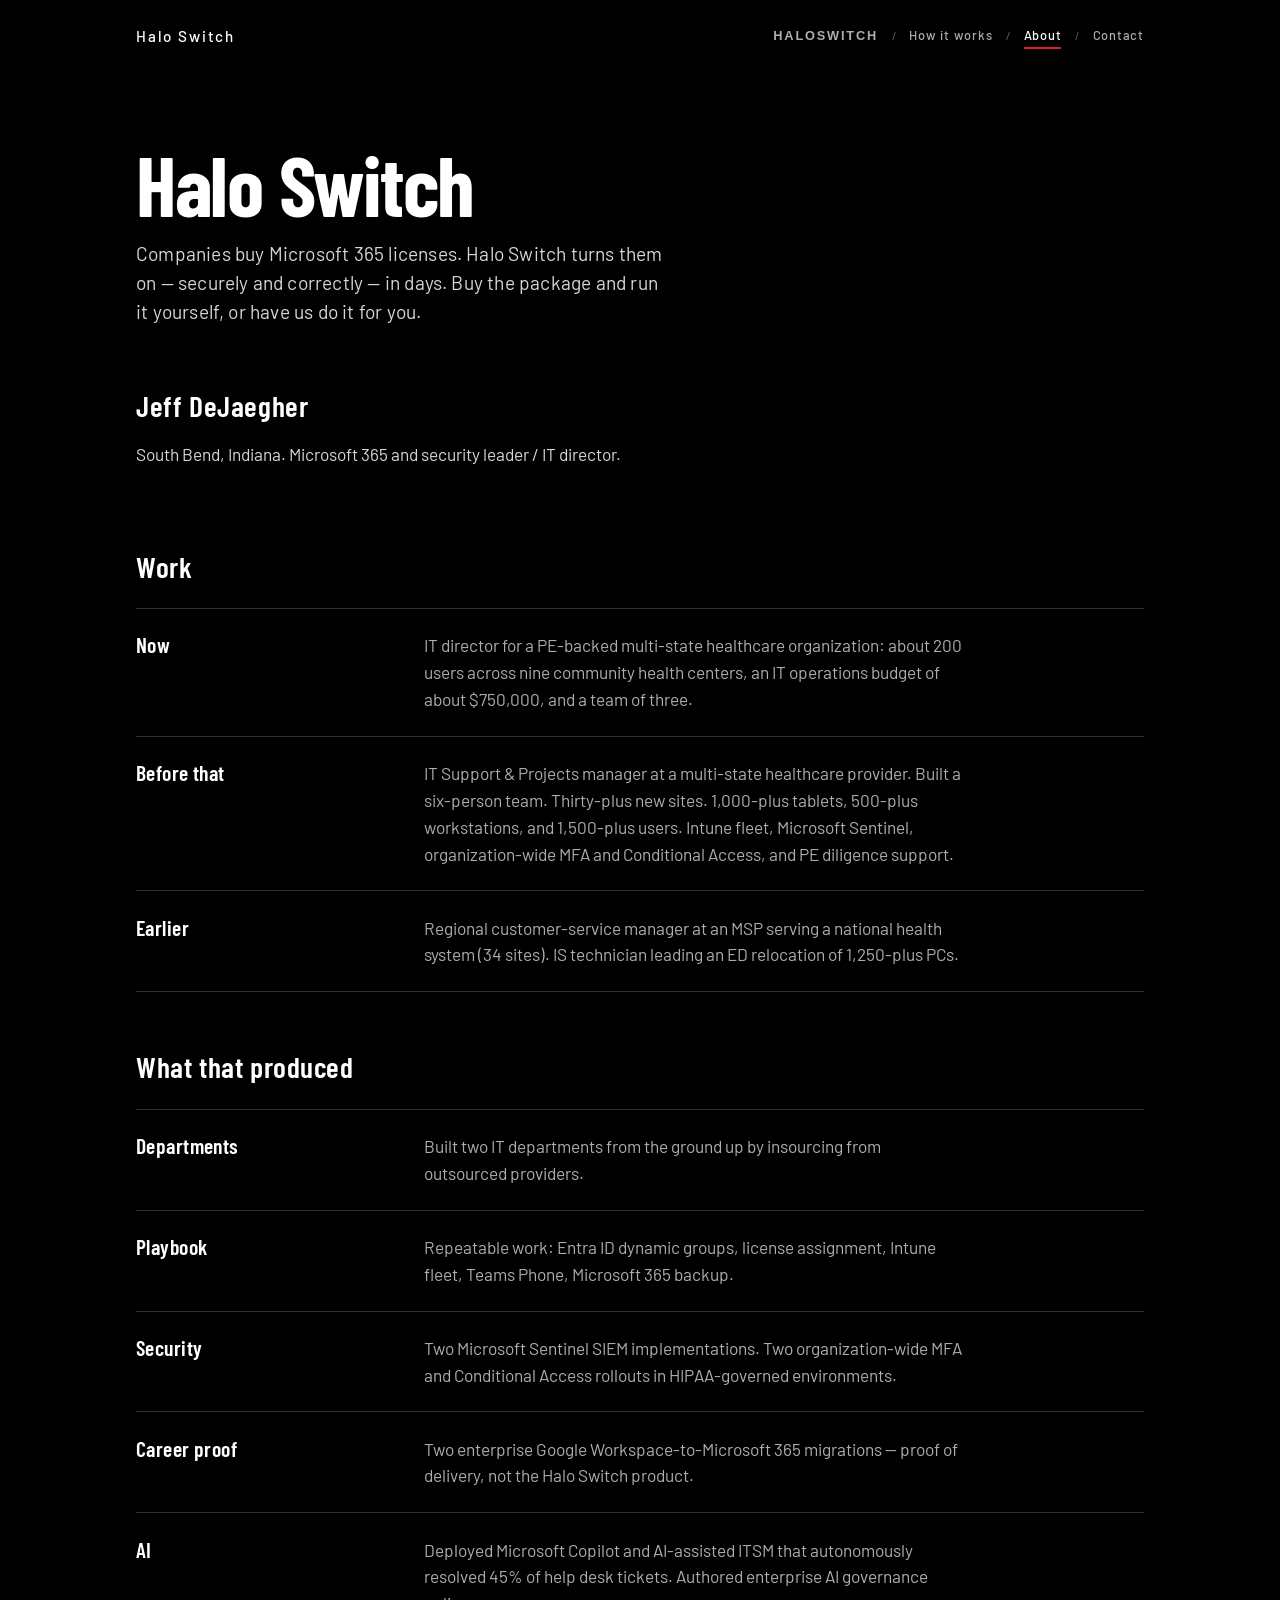
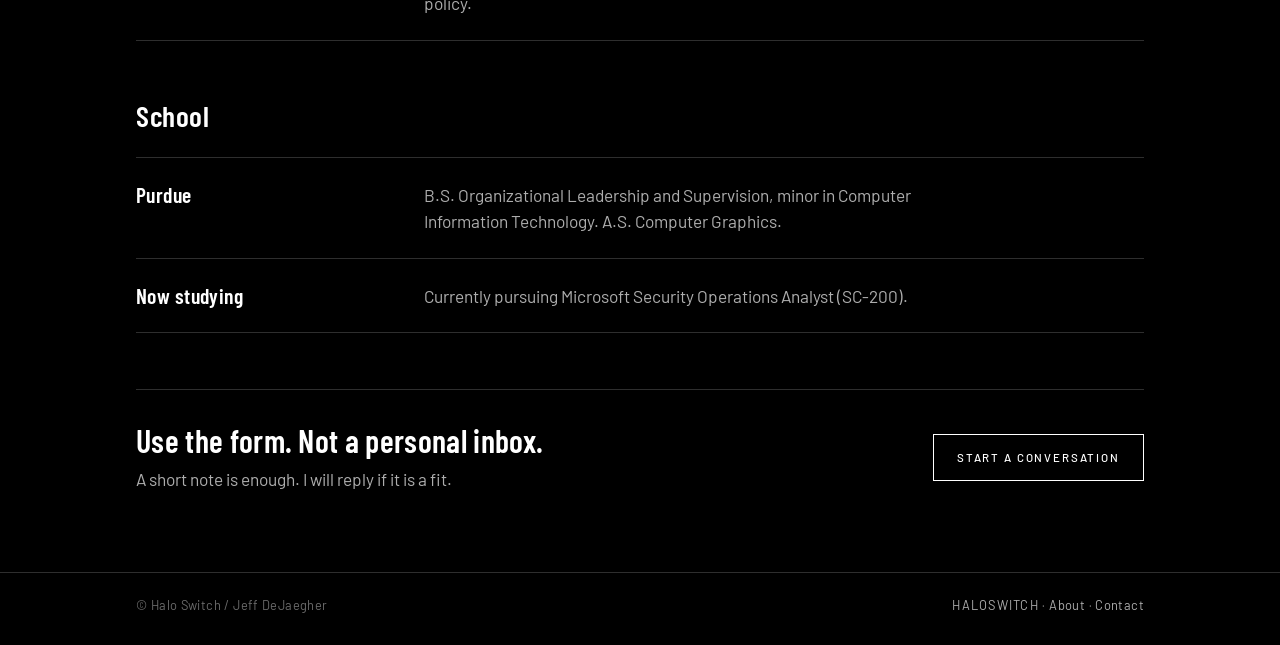
==== commit 69368b4f: "Remarket the public site around the locked HALOSWITCH story. Write living copy for each page, keep H" ====
--- a/about.html
+++ b/about.html
@@ -6,8 +6,10 @@
     <title>About — Halo Switch</title>
     <meta
       name="description"
-      content="Jeff DeJaegher, South Bend, Indiana. Halo Switch is the company. HALOSWITCH is the software package. Companies buy Microsoft 365 licenses. Halo Switch turns them on in days."
+      content="Companies buy Microsoft 365 licenses. Halo Switch turns them on — securely and correctly — in days. Buy the package and run it yourself, or have us do it for you."
     />
+    <meta name="theme-color" content="#000000" />
+    <link rel="icon" href="assets/favicon.svg" type="image/svg+xml" />
     <link rel="preconnect" href="https://fonts.googleapis.com" />
     <link rel="preconnect" href="https://fonts.gstatic.com" crossorigin />
     <link
@@ -27,7 +29,7 @@
           Menu
         </button>
         <nav id="site-nav" class="site-nav" aria-label="Primary">
-          <a href="services.html">HALOSWITCH</a>
+          <a class="nav-product" href="services.html">HALOSWITCH</a>
           <span class="nav-sep" aria-hidden="true">/</span>
           <a href="pricing.html">How it works</a>
           <span class="nav-sep" aria-hidden="true">/</span>
@@ -40,65 +42,59 @@
 
     <main id="main">
       <header class="page-hero">
-        <h1>Jeff DeJaegher</h1>
-        <p>
-          South Bend, Indiana. Microsoft 365 and security leader / IT director. Halo Switch is the
-          company. HALOSWITCH is the software package.
+        <h1>Halo Switch</h1>
+        <p class="lede">
+          Companies buy Microsoft 365 licenses. Halo Switch turns them on — securely and correctly
+          — in days. Buy the package and run it yourself, or have us do it for you.
         </p>
       </header>
 
-      <section class="section" aria-labelledby="story-heading">
-        <h2 id="story-heading">Halo Switch</h2>
+      <section class="section" aria-labelledby="bio-heading">
+        <h2 id="bio-heading">Jeff DeJaegher</h2>
         <p class="section-intro">
-          Companies buy Microsoft 365 licenses. Halo Switch turns them on — securely and correctly
-          — in days. Buy the package and run it yourself, or have us do it for you.
+          South Bend, Indiana. Microsoft 365 and security leader / IT director.
         </p>
-        <ul class="service-list">
+      </section>
+
+      <section class="section" aria-labelledby="work-heading">
+        <h2 id="work-heading">Work</h2>
+        <ul class="bio-list">
           <li>
-            <h3>Honest difference</h3>
+            <h3>Now</h3>
             <div>
               <p>
-                Built for the licenses you already own. Not a six-month admin engagement. Not a
-                menu of upsells.
+                IT director for a PE-backed multi-state healthcare organization: about 200 users
+                across nine community health centers, an IT operations budget of about $750,000, and
+                a team of three.
+              </p>
+            </div>
+          </li>
+          <li>
+            <h3>Before that</h3>
+            <div>
+              <p>
+                IT Support &amp; Projects manager at a multi-state healthcare provider. Built a
+                six-person team. Thirty-plus new sites. 1,000-plus tablets, 500-plus workstations,
+                and 1,500-plus users. Intune fleet, Microsoft Sentinel, organization-wide MFA and
+                Conditional Access, and PE diligence support.
+              </p>
+            </div>
+          </li>
+          <li>
+            <h3>Earlier</h3>
+            <div>
+              <p>
+                Regional customer-service manager at an MSP serving a national health system (34
+                sites). IS technician leading an ED relocation of 1,250-plus PCs.
               </p>
             </div>
           </li>
         </ul>
       </section>
 
-      <section class="section" aria-labelledby="work-heading">
-        <h2 id="work-heading">Work</h2>
-        <div class="pricing-frame">
-          <article>
-            <h3>Now</h3>
-            <p>
-              IT director for a PE-backed multi-state healthcare organization: about 200 users
-              across nine community health centers, an IT operations budget of about $750,000, and
-              a team of three.
-            </p>
-          </article>
-          <article>
-            <h3>Before that</h3>
-            <p>
-              IT Support &amp; Projects manager at a multi-state healthcare provider. Built a
-              six-person team. Thirty-plus new sites. 1,000-plus tablets, 500-plus workstations,
-              and 1,500-plus users. Intune fleet, Microsoft Sentinel, organization-wide MFA and
-              Conditional Access, and PE diligence support.
-            </p>
-          </article>
-          <article>
-            <h3>Earlier</h3>
-            <p>
-              Regional customer-service manager at an MSP serving a national health system (34
-              sites). IS technician leading an ED relocation of 1,250-plus PCs.
-            </p>
-          </article>
-        </div>
-      </section>
-
       <section class="section" aria-labelledby="proof-heading">
         <h2 id="proof-heading">What that produced</h2>
-        <ul class="service-list">
+        <ul class="proof-list">
           <li>
             <h3>Departments</h3>
             <div>
@@ -146,19 +142,23 @@
 
       <section class="section" aria-labelledby="school-heading">
         <h2 id="school-heading">School</h2>
-        <div class="pricing-frame">
-          <article>
+        <ul class="bio-list">
+          <li>
             <h3>Purdue</h3>
-            <p>
-              B.S. Organizational Leadership and Supervision, minor in Computer Information
-              Technology. A.S. Computer Graphics.
-            </p>
-          </article>
-          <article>
+            <div>
+              <p>
+                B.S. Organizational Leadership and Supervision, minor in Computer Information
+                Technology. A.S. Computer Graphics.
+              </p>
+            </div>
+          </li>
+          <li>
             <h3>Now studying</h3>
-            <p>Currently pursuing Microsoft Security Operations Analyst (SC-200).</p>
-          </article>
-        </div>
+            <div>
+              <p>Currently pursuing Microsoft Security Operations Analyst (SC-200).</p>
+            </div>
+          </li>
+        </ul>
       </section>
 
       <div class="cta-band">
@@ -176,7 +176,9 @@
       <div class="footer-inner">
         <span>© Halo Switch / Jeff DeJaegher</span>
         <span>
-          <a href="services.html">HALOSWITCH</a>
+          <a class="footer-product" href="services.html">HALOSWITCH</a>
+          ·
+          <a href="about.html">About</a>
           ·
           <a href="contact.html">Contact</a>
         </span>
--- a/assets/styles.css
+++ b/assets/styles.css
@@ -1,14 +1,15 @@
-/* Halo Switch — black / condensed mock lock */
+/* Halo Switch — black canvas, white ink, red accent */
 :root {
   --canvas: #000000;
   --ink: #ffffff;
-  --ink-muted: rgba(255, 255, 255, 0.62);
-  --ink-faint: rgba(255, 255, 255, 0.38);
-  --line: rgba(255, 255, 255, 0.22);
+  --ink-lede: rgba(255, 255, 255, 0.84);
+  --ink-muted: rgba(255, 255, 255, 0.68);
+  --ink-faint: rgba(255, 255, 255, 0.42);
+  --line: rgba(255, 255, 255, 0.18);
   --accent: #e31937;
   --font-display: "Barlow Condensed", "Arial Narrow", "Helvetica Neue", sans-serif;
   --font-body: "Barlow", "Helvetica Neue", Helvetica, sans-serif;
-  --max: 72rem;
+  --max: 68rem;
   --space: clamp(1.25rem, 4vw, 2.5rem);
   --ease: cubic-bezier(0.22, 1, 0.36, 1);
 }
@@ -29,16 +30,11 @@
   display: flex;
   flex-direction: column;
   font-family: var(--font-body);
-  font-size: clamp(0.95rem, 0.9rem + 0.2vw, 1.05rem);
+  font-size: clamp(0.98rem, 0.92rem + 0.22vw, 1.08rem);
   font-weight: 400;
   line-height: 1.55;
   color: var(--ink);
   background: var(--canvas);
-}
-
-body.contact {
-  background: transparent;
-  color: #111;
 }
 
 img,
@@ -70,103 +66,6 @@
 
 .skip-link:focus {
   top: 1rem;
-}
-
-/* —— Header —— */
-.site-header {
-  background: transparent;
-}
-
-.nav-wrap {
-  max-width: var(--max);
-  margin: 0 auto;
-  padding: 1.35rem var(--space);
-  display: flex;
-  align-items: center;
-  justify-content: space-between;
-  gap: 1.5rem;
-}
-
-.brand {
-  text-decoration: none;
-  color: var(--ink);
-  flex-shrink: 0;
-}
-
-.brand:hover {
-  opacity: 1;
-}
-
-.brand-name {
-  font-family: var(--font-body);
-  font-weight: 500;
-  font-size: 0.8rem;
-  letter-spacing: 0.28em;
-  text-transform: uppercase;
-  line-height: 1.2;
-}
-
-.brand-tag {
-  display: none;
-}
-
-.nav-toggle {
-  display: none;
-  border: 1px solid var(--line);
-  background: transparent;
-  color: var(--ink);
-  border-radius: 0;
-  padding: 0.45rem 0.7rem;
-  font: inherit;
-  font-size: 0.7rem;
-  letter-spacing: 0.18em;
-  text-transform: uppercase;
-  cursor: pointer;
-}
-
-.site-nav {
-  display: flex;
-  align-items: center;
-  gap: 0;
-}
-
-.site-nav a {
-  color: var(--ink-muted);
-  text-decoration: none;
-  font-size: 0.7rem;
-  font-weight: 500;
-  letter-spacing: 0.22em;
-  text-transform: uppercase;
-  padding: 0.25rem 0;
-}
-
-.site-nav a:hover,
-.site-nav a[aria-current="page"] {
-  color: var(--ink);
-  opacity: 1;
-}
-
-.site-nav .nav-sep {
-  color: var(--ink-faint);
-  margin: 0 0.85rem;
-  font-size: 0.7rem;
-  letter-spacing: 0;
-  user-select: none;
-  pointer-events: none;
-}
-
-.site-nav .nav-cta {
-  border: 1px solid var(--ink);
-  padding: 0.45rem 0.95rem;
-  margin-left: 1.25rem;
-  color: var(--ink);
-  letter-spacing: 0.18em;
-}
-
-.site-nav .nav-cta:hover {
-  background: var(--ink);
-  color: var(--canvas);
-  opacity: 1;
 }
 
 .visually-hidden {
@@ -181,32 +80,107 @@
   border: 0;
 }
 
-/* —— Hero —— */
+/* —— Header —— */
+.site-header {
+  background: transparent;
+}
+
+.nav-wrap {
+  max-width: var(--max);
+  margin: 0 auto;
+  padding: 1.4rem var(--space);
+  display: flex;
+  align-items: center;
+  justify-content: space-between;
+  gap: 1.5rem;
+}
+
+.brand {
+  text-decoration: none;
+  color: var(--ink);
+  flex-shrink: 0;
+}
+
+.brand:hover {
+  opacity: 1;
+}
+
+.brand-name {
+  font-family: var(--font-body);
+  font-weight: 500;
+  font-size: 0.95rem;
+  letter-spacing: 0.12em;
+  line-height: 1.2;
+  text-transform: none;
+}
+
+.nav-toggle {
+  display: none;
+  border: 1px solid var(--line);
+  background: transparent;
+  color: var(--ink);
+  border-radius: 0;
+  padding: 0.45rem 0.7rem;
+  font: inherit;
+  font-size: 0.75rem;
+  letter-spacing: 0.08em;
+  cursor: pointer;
+}
+
+.site-nav {
+  display: flex;
+  align-items: center;
+  gap: 0;
+}
+
+.site-nav a {
+  color: var(--ink-muted);
+  text-decoration: none;
+  font-size: 0.8rem;
+  font-weight: 500;
+  letter-spacing: 0.06em;
+  text-transform: none;
+  padding: 0.2rem 0;
+}
+
+.site-nav a.nav-product {
+  letter-spacing: 0.14em;
+  font-weight: 600;
+}
+
+.site-nav a:hover,
+.site-nav a[aria-current="page"] {
+  color: var(--ink);
+  opacity: 1;
+}
+
+.site-nav a[aria-current="page"] {
+  box-shadow: inset 0 -2px 0 var(--accent);
+}
+
+.site-nav .nav-sep {
+  color: var(--ink-faint);
+  margin: 0 0.85rem;
+  font-size: 0.7rem;
+  letter-spacing: 0;
+  user-select: none;
+  pointer-events: none;
+}
+
+/* —— Home hero —— */
 .hero {
   max-width: var(--max);
+  width: 100%;
   margin: 0 auto;
-  padding: clamp(4rem, 12vw, 8rem) var(--space) clamp(3rem, 8vw, 6rem);
+  padding: 0.5rem var(--space) clamp(2.75rem, 6vw, 4rem);
   display: grid;
-  grid-template-columns: minmax(0, 1.35fr) minmax(0, 0.85fr);
-  gap: clamp(2rem, 6vw, 5rem);
-  align-items: center;
-  flex: 1;
-}
-
-.hero-brand {
-  max-width: var(--max);
-  width: 100%;
-  min-width: 0;
-  box-sizing: border-box;
   grid-template-columns: minmax(0, 1fr);
-  gap: 0;
-  padding: 0 var(--space) clamp(2.5rem, 6vw, 4rem);
   justify-items: center;
 }
 
 .hero-mark {
   width: 100%;
-  max-width: 48rem;
+  max-width: 46rem;
   min-width: 0;
   margin-inline: auto;
   overflow: hidden;
@@ -221,89 +195,81 @@
   max-width: 100%;
   height: auto;
   object-fit: contain;
+  object-position: center top;
   transform-origin: center center;
   animation: hero-kenburns 22s ease-in-out infinite;
   will-change: transform;
   -webkit-mask-image:
-    linear-gradient(to right, transparent 0%, #000 8%, #000 92%, transparent 100%),
-    linear-gradient(to bottom, transparent 0%, #000 6%, #000 94%, transparent 100%);
+    linear-gradient(to right, transparent 0%, #000 7%, #000 93%, transparent 100%),
+    linear-gradient(to bottom, transparent 0%, #000 8%, #000 92%, transparent 100%);
   -webkit-mask-composite: source-in;
   mask-image:
-    linear-gradient(to right, transparent 0%, #000 8%, #000 92%, transparent 100%),
-    linear-gradient(to bottom, transparent 0%, #000 6%, #000 94%, transparent 100%);
+    linear-gradient(to right, transparent 0%, #000 7%, #000 93%, transparent 100%),
+    linear-gradient(to bottom, transparent 0%, #000 8%, #000 92%, transparent 100%);
   mask-composite: intersect;
 }
 
-.hero-brand .hero-copy {
-  max-width: 100%;
+.hero-copy {
+  max-width: 40rem;
   width: 100%;
-  min-width: 0;
-  padding: 1.25rem 0 0;
+  padding: 0.35rem 0 0;
   text-align: center;
   display: flex;
   flex-direction: column;
   align-items: center;
 }
 
-.hero-support {
-  margin: 0 0 1.75rem;
-  font-size: clamp(1rem, 1.5vw, 1.15rem);
+.hero h1,
+.page-hero h1 {
+  margin: 0 0 1rem;
+  font-family: var(--font-display);
+  font-weight: 700;
+  letter-spacing: -0.015em;
+  line-height: 0.96;
+  text-transform: none;
+  color: var(--ink);
+}
+
+.hero h1 {
+  font-size: clamp(2.15rem, 5.6vw, 3.85rem);
+  max-width: 18ch;
+}
+
+.hero-lede,
+.page-hero .lede {
+  margin: 0 0 2rem;
+  font-size: clamp(1.05rem, 1.5vw, 1.2rem);
   font-weight: 400;
   letter-spacing: 0.01em;
-  color: var(--ink-muted);
-}
-
-.hero-copy {
-  animation: rise 700ms var(--ease) both;
-}
-
-.hero h1 {
-  margin: 0 0 1.1rem;
-  font-family: var(--font-display);
-  font-size: clamp(2.85rem, 9.5vw, 5.75rem);
-  font-weight: 700;
-  line-height: 0.88;
-  letter-spacing: -0.02em;
-  text-transform: uppercase;
-  color: var(--ink);
-  max-width: 12ch;
-}
-
-.hero-brand h1 {
-  max-width: 22ch;
-  text-align: center;
-  font-size: clamp(1.85rem, 5.2vw, 3.25rem);
-  line-height: 0.95;
-}
-
-.hero-brand .hero-lede {
+  line-height: 1.5;
+  color: var(--ink-lede);
+}
+
+.hero-lede {
   max-width: 42ch;
-}
-
-.hero-lede {
-  margin: 0 0 2.25rem;
-  font-size: clamp(1rem, 1.5vw, 1.15rem);
-  font-weight: 400;
-  letter-spacing: 0.01em;
-  color: var(--ink-muted);
 }
 
 .cta-row {
   display: flex;
   flex-wrap: wrap;
-  gap: 0.85rem;
+  gap: 0.75rem;
+}
+
+.hero .cta-row,
+.page-hero .cta-row {
+  justify-content: center;
 }
 
 .button {
   display: inline-flex;
   align-items: center;
   justify-content: center;
-  padding: 0.8rem 1.5rem;
+  padding: 0.82rem 1.45rem;
   border-radius: 0;
   font-family: var(--font-body);
   font-weight: 500;
-  font-size: 0.7rem;
-  letter-spacing: 0.22em;
+  font-size: 0.72rem;
+  letter-spacing: 0.16em;
   text-transform: uppercase;
   text-decoration: none;
   border: 1px solid transparent;
@@ -314,273 +280,249 @@
   opacity: 1;
 }
 
-.button-primary,
 .button-outline {
   background: transparent;
   border-color: var(--ink);
   color: var(--ink);
 }
 
-.button-primary:hover,
 .button-outline:hover {
   background: var(--ink);
   color: var(--canvas);
 }
 
-/* —— Flow diagram (LICENSE — GROUP — DEVICE) —— */
-.hero-visual {
-  animation: rise 800ms var(--ease) 80ms both;
-  justify-self: end;
+.button:focus-visible,
+.site-nav a:focus-visible,
+.nav-toggle:focus-visible,
+.brand:focus-visible {
+  outline: 2px solid var(--accent);
+  outline-offset: 3px;
+}
+
+/* —— Honesty / who / close —— */
+.honesty,
+.who-band,
+.cta-band,
+.section,
+.page-hero {
+  max-width: var(--max);
   width: 100%;
-  max-width: 22rem;
-}
-
-.flow-diagram {
+  margin: 0 auto;
+}
+
+.honesty {
+  border-top: 1px solid var(--line);
+  padding: clamp(2.5rem, 5vw, 3.75rem) var(--space);
+}
+
+.honesty-list {
+  list-style: none;
+  margin: 0;
+  padding: 0;
+  display: grid;
+  grid-template-columns: repeat(3, minmax(0, 1fr));
+  gap: clamp(1.75rem, 3.5vw, 2.75rem);
+}
+
+.honesty-list li {
+  display: grid;
+  grid-template-columns: auto 1fr;
+  gap: 0.15rem 0.85rem;
+}
+
+.honesty-index {
+  grid-row: 1 / span 2;
+  font-family: var(--font-display);
+  font-size: 0.95rem;
+  font-weight: 600;
+  letter-spacing: 0.08em;
+  color: var(--accent);
+  line-height: 1.2;
+  padding-top: 0.15rem;
+}
+
+.honesty-list h2 {
+  margin: 0;
+  font-family: var(--font-display);
+  font-size: clamp(1.35rem, 2vw, 1.7rem);
+  font-weight: 600;
+  letter-spacing: 0.02em;
+  line-height: 1.15;
+  text-transform: none;
+}
+
+.honesty-list p {
+  margin: 0.35rem 0 0;
+  color: var(--ink-muted);
+  font-size: 0.98rem;
+  max-width: 28ch;
+}
+
+.who-band {
+  padding: 0 var(--space) clamp(2.25rem, 5vw, 3.25rem);
+}
+
+.who-line {
+  margin: 0;
+  padding-top: 1.25rem;
+  border-top: 1px solid var(--line);
+  font-size: 1.05rem;
+  color: var(--ink-lede);
+}
+
+.cta-band {
+  padding: 0 var(--space) clamp(3.25rem, 7vw, 5rem);
+}
+
+.cta-band-inner {
+  border-top: 1px solid var(--line);
+  padding-top: 2rem;
   display: flex;
+  flex-wrap: wrap;
   align-items: center;
   justify-content: space-between;
-  gap: 0;
-  width: 100%;
-}
-
-.flow-step {
-  flex: 0 0 auto;
-  text-align: center;
-}
-
-.flow-icon {
-  display: none;
-}
-
-.flow-label {
-  margin: 0;
-  font-size: 0.65rem;
-  font-weight: 500;
-  letter-spacing: 0.28em;
-  text-transform: uppercase;
+  gap: 1.25rem;
+}
+
+.cta-band h2 {
+  margin: 0;
+  font-family: var(--font-display);
+  font-size: clamp(1.55rem, 3vw, 2rem);
+  font-weight: 600;
+  letter-spacing: 0.01em;
+  line-height: 1.15;
+  text-transform: none;
+}
+
+.cta-band p {
+  margin: 0.4rem 0 0;
   color: var(--ink-muted);
-}
-
-.flow-desc {
-  display: none;
-}
-
-.flow-arrow {
-  flex: 1 1 auto;
-  display: flex;
-  align-items: center;
-  min-width: 1.5rem;
-  padding: 0 0.35rem;
-  color: var(--ink-faint);
-}
-
-.flow-arrow svg {
-  width: 100%;
-  height: 0.75rem;
-}
-
-/* —— Services strip (no cards) —— */
-.services-strip {
-  border-top: 1px solid var(--line);
-}
-
-.services-strip-inner {
-  max-width: var(--max);
-  margin: 0 auto;
-  padding: clamp(3rem, 7vw, 5rem) var(--space);
-  display: grid;
-  grid-template-columns: repeat(3, 1fr);
-  gap: clamp(2rem, 4vw, 3.5rem);
-}
-
-.service-card {
-  background: transparent;
-  border: none;
-  border-radius: 0;
-  padding: 0;
-  display: flex;
-  flex-direction: column;
-  gap: 0.65rem;
-  animation: rise 650ms var(--ease) both;
-}
-
-.service-card:nth-child(2) {
-  animation-delay: 80ms;
-}
-
-.service-card:nth-child(3) {
-  animation-delay: 140ms;
-}
-
-.service-card-icon {
-  display: none;
-}
-
-.service-card h2 {
-  margin: 0;
-  font-family: var(--font-display);
-  font-size: clamp(1.35rem, 2.2vw, 1.75rem);
-  font-weight: 600;
-  letter-spacing: 0.04em;
-  text-transform: uppercase;
-  line-height: 1.1;
-}
-
-.service-card p {
-  margin: 0;
-  flex: 1;
-  color: var(--ink-muted);
-  font-size: 0.95rem;
-  max-width: 32ch;
-}
-
-.service-card .more {
-  display: inline-flex;
-  align-items: center;
-  gap: 0.4rem;
-  font-weight: 500;
-  font-size: 0.68rem;
-  letter-spacing: 0.2em;
-  text-transform: uppercase;
-  text-decoration: none;
-  color: var(--ink);
-  margin-top: 0.5rem;
-}
-
-.service-card .more:hover {
-  opacity: 0.7;
-}
-
-.service-card .more svg {
-  width: 0.9rem;
-  height: 0.9rem;
 }
 
 /* —— Inner pages —— */
 .page-hero {
-  max-width: var(--max);
-  margin: 0 auto;
-  padding: clamp(3.5rem, 10vw, 6rem) var(--space) 1.25rem;
-  animation: rise 500ms var(--ease) both;
+  padding: clamp(2.75rem, 8vw, 4.5rem) var(--space) 0.25rem;
 }
 
 .page-hero h1 {
-  margin: 0 0 1rem;
+  font-size: clamp(3rem, 9vw, 5.25rem);
+}
+
+.page-hero .lede {
+  max-width: 48ch;
+  margin-bottom: 0;
+}
+
+.page-hero .lede + .who-line {
+  margin-top: 1.1rem;
+  padding-top: 0;
+  border-top: 0;
+  color: var(--ink-muted);
+}
+
+.section {
+  padding: clamp(2.25rem, 5vw, 3.25rem) var(--space) 0;
+}
+
+.section:last-of-type {
+  padding-bottom: clamp(2.5rem, 6vw, 3.5rem);
+}
+
+.section h2 {
+  margin: 0 0 1.15rem;
   font-family: var(--font-display);
-  font-size: clamp(2.75rem, 8vw, 5rem);
-  font-weight: 700;
-  letter-spacing: -0.01em;
-  line-height: 0.92;
-  text-transform: uppercase;
-  color: var(--ink);
-}
-
-.page-hero p {
-  margin: 0;
-  max-width: 48ch;
-  color: var(--ink-muted);
-  font-size: 1.05rem;
-}
-
-.section {
-  max-width: var(--max);
-  margin: 0 auto;
-  padding: 2rem var(--space) clamp(3.5rem, 7vw, 5.5rem);
-}
-
-.section h2 {
-  margin: 0 0 0.5rem;
-  font-family: var(--font-display);
-  font-size: 1.5rem;
+  font-size: clamp(1.45rem, 2.4vw, 1.85rem);
   font-weight: 600;
-  letter-spacing: 0.04em;
-  text-transform: uppercase;
+  letter-spacing: 0.02em;
+  text-transform: none;
 }
 
 .section-intro {
-  margin: 0 0 2rem;
+  margin: -0.35rem 0 1.5rem;
   max-width: 52ch;
-  color: var(--ink-muted);
-}
-
-.service-list {
+  color: var(--ink-lede);
+}
+
+.split-list,
+.step-list,
+.bio-list,
+.proof-list {
   list-style: none;
   margin: 0;
   padding: 0;
 }
 
-.service-list li {
+.split-list li,
+.step-list li,
+.bio-list li,
+.proof-list li {
   display: grid;
   grid-template-columns: minmax(10rem, 16rem) 1fr;
-  gap: 1rem 2rem;
-  padding: 1.75rem 0;
+  gap: 0.75rem 2rem;
+  padding: 1.45rem 0;
   border-top: 1px solid var(--line);
 }
 
-.service-list li:last-child {
+.split-list li:last-child,
+.step-list li:last-child,
+.bio-list li:last-child,
+.proof-list li:last-child {
   border-bottom: 1px solid var(--line);
 }
 
-.service-list h3 {
-  margin: 0;
-  font-family: var(--font-display);
-  font-size: 1.25rem;
-  font-weight: 600;
-  letter-spacing: 0.04em;
-  text-transform: uppercase;
-  line-height: 1.15;
-}
-
-.service-list p {
-  margin: 0;
-  color: var(--ink-muted);
-}
-
-.service-meta {
-  display: block;
-  margin-top: 0.45rem;
-  font-size: 0.8rem;
-  letter-spacing: 0.06em;
-  text-transform: uppercase;
-  color: var(--ink-faint);
-}
-
-.pricing-frame {
-  display: grid;
-  gap: 0;
-}
-
-.pricing-frame article {
-  padding: 1.75rem 0;
-  border-top: 1px solid var(--line);
-}
-
-.pricing-frame article:last-child {
-  border-bottom: 1px solid var(--line);
-}
-
-.pricing-frame h3 {
-  margin: 0 0 0.45rem;
+.split-list h3,
+.bio-list h3,
+.proof-list h3 {
+  margin: 0;
   font-family: var(--font-display);
   font-size: 1.35rem;
   font-weight: 600;
-  letter-spacing: 0.04em;
-  text-transform: uppercase;
-}
-
-.pricing-frame p {
+  letter-spacing: 0.02em;
+  line-height: 1.15;
+  text-transform: none;
+}
+
+.split-list p,
+.bio-list p,
+.proof-list p,
+.step-list p {
   margin: 0;
   color: var(--ink-muted);
-  max-width: 55ch;
-}
-
-.note {
-  margin-top: 1.75rem;
-  color: var(--ink-muted);
-  font-size: 0.95rem;
-  max-width: 55ch;
-}
-
+  max-width: 54ch;
+}
+
+.step-list li {
+  grid-template-columns: 2.5rem 1fr;
+  align-items: baseline;
+}
+
+.step-num {
+  font-family: var(--font-display);
+  font-size: 1.15rem;
+  font-weight: 600;
+  letter-spacing: 0.06em;
+  color: var(--accent);
+}
+
+.step-list p {
+  color: var(--ink-lede);
+  font-size: 1.08rem;
+}
+
+.not-list {
+  list-style: none;
+  margin: 0;
+  padding: 0;
+  border-top: 1px solid var(--line);
+}
+
+.not-list li {
+  padding: 0.95rem 0;
+  border-bottom: 1px solid var(--line);
+  color: var(--ink-lede);
+}
+
+/* —— Contact —— */
 .contact-block {
   max-width: 40rem;
 }
@@ -588,58 +530,51 @@
 .contact-block dl {
   margin: 0;
   display: grid;
-  gap: 1.75rem;
+  gap: 1.6rem;
 }
 
 .contact-block dt {
   font-family: var(--font-display);
   font-weight: 600;
-  font-size: 1.15rem;
-  letter-spacing: 0.06em;
-  text-transform: uppercase;
+  font-size: 1.2rem;
+  letter-spacing: 0.02em;
   margin: 0;
 }
 
 .contact-block dd {
-  margin: 0.35rem 0 0;
+  margin: 0.3rem 0 0;
   color: var(--ink-muted);
 }
 
-.contact-block a {
-  text-decoration: underline;
-}
-
-/* —— Contact form —— */
 .contact-form {
   display: grid;
-  gap: 1.5rem;
+  gap: 1.35rem;
   border-top: 1px solid var(--line);
-  padding-top: 2rem;
+  padding-top: 1.75rem;
 }
 
 .field {
   display: grid;
-  gap: 0.5rem;
+  gap: 0.45rem;
   min-width: 0;
 }
 
 .field-row {
   display: grid;
   grid-template-columns: repeat(2, minmax(0, 1fr));
-  gap: 1.5rem;
+  gap: 1.35rem;
 }
 
 .contact-form label {
   font-family: var(--font-body);
-  font-size: 0.7rem;
+  font-size: 0.86rem;
   font-weight: 500;
-  letter-spacing: 0.22em;
-  text-transform: uppercase;
+  letter-spacing: 0.02em;
+  text-transform: none;
   color: var(--ink-muted);
 }
 
 .contact-form .optional {
-  letter-spacing: 0.12em;
   color: var(--ink-faint);
 }
 
@@ -700,155 +635,11 @@
   opacity: 0;
 }
 
-.contact-wallpaper {
-  position: fixed;
-  inset: 0;
-  z-index: 0;
-  pointer-events: none;
-  background-image:
-    linear-gradient(rgba(255, 255, 255, 0.48), rgba(255, 255, 255, 0.55)),
-    url("contact-forest.jpg");
-  background-size: cover;
-  background-position: center;
-  background-repeat: no-repeat;
-}
-
-.contact .site-header,
-.contact main,
-.contact .site-footer {
-  position: relative;
-  z-index: 1;
-  background: transparent;
-}
-
-.contact a,
-.contact .brand,
-.contact .brand-name,
-.contact .nav-toggle,
-.contact .site-nav a,
-.contact .site-nav a:hover,
-.contact .site-nav a[aria-current="page"],
-.contact .page-hero h1,
-.contact .contact-form label,
-.contact .contact-form input,
-.contact .contact-form select,
-.contact .contact-form textarea,
-.contact .contact-form button,
-.contact .button,
-.contact .button-outline,
-.contact .site-footer,
-.contact .footer-inner a:hover {
-  color: #111;
-}
-
-.contact .page-hero p,
-.contact .section-intro,
-.contact .contact-block dd,
-.contact .contact-form .optional,
-.contact .form-note,
-.contact .site-nav a,
-.contact .site-nav .nav-sep,
-.contact .footer-inner,
-.contact .footer-inner a {
-  color: #333;
-}
-
-.contact .site-nav a:hover,
-.contact .site-nav a[aria-current="page"] {
-  color: #111;
-}
-
-.contact .nav-toggle {
-  border-color: #222;
-}
-
-.contact .contact-form {
-  border-top-color: #222;
-}
-
-.contact .contact-form input,
-.contact .contact-form select,
-.contact .contact-form textarea {
-  color: #111;
-  background: rgba(255, 255, 255, 0.72);
-  border: 1px solid #222;
-}
-
-.contact .contact-form select option {
-  background: #fff;
-  color: #111;
-}
-
-.contact .contact-form input::placeholder,
-.contact .contact-form textarea::placeholder {
-  color: #555;
-}
-
-.contact .contact-form input:focus,
-.contact .contact-form select:focus,
-.contact .contact-form textarea:focus {
-  border-color: #111;
-}
-
-.contact .button-outline,
-.contact .contact-form button {
-  color: #111;
-  border-color: #111;
-  background: rgba(255, 255, 255, 0.72);
-}
-
-.contact .button-outline:hover,
-.contact .contact-form button:hover {
-  background: #111;
-  color: #fff;
-}
-
-.contact .site-footer {
-  border-top-color: #222;
-}
-
-@media (max-width: 900px) {
-  .contact .site-nav {
-    background: rgba(255, 255, 255, 0.94);
-    border-color: #222;
-  }
-}
-
 .form-note {
   margin: 0;
   color: var(--ink-faint);
-  font-size: 0.85rem;
+  font-size: 0.88rem;
   max-width: 46ch;
-}
-
-.cta-band {
-  max-width: var(--max);
-  margin: 0 auto;
-  padding: 0 var(--space) clamp(3.5rem, 7vw, 5.5rem);
-}
-
-.cta-band-inner {
-  border-top: 1px solid var(--line);
-  padding-top: 2.25rem;
-  display: flex;
-  flex-wrap: wrap;
-  align-items: center;
-  justify-content: space-between;
-  gap: 1.25rem;
-}
-
-.cta-band h2 {
-  margin: 0;
-  font-family: var(--font-display);
-  font-size: 1.5rem;
-  font-weight: 600;
-  letter-spacing: 0.04em;
-  text-transform: uppercase;
-}
-
-.cta-band p {
-  margin: 0.4rem 0 0;
-  color: var(--ink-muted);
 }
 
 /* —— Footer —— */
@@ -862,14 +653,14 @@
 .footer-inner {
   max-width: var(--max);
   margin: 0 auto;
-  padding: 1.5rem var(--space) 2rem;
+  padding: 1.4rem var(--space) 1.85rem;
   display: flex;
   flex-wrap: wrap;
   gap: 1rem;
   justify-content: space-between;
-  font-size: 0.75rem;
-  letter-spacing: 0.08em;
-  text-transform: uppercase;
+  font-size: 0.8rem;
+  letter-spacing: 0.03em;
+  text-transform: none;
 }
 
 .footer-inner a {
@@ -882,15 +673,8 @@
   opacity: 1;
 }
 
-@keyframes rise {
-  from {
-    opacity: 0;
-    transform: translateY(12px);
-  }
-  to {
-    opacity: 1;
-    transform: translateY(0);
-  }
+.footer-product {
+  letter-spacing: 0.1em;
 }
 
 @keyframes hero-glow {
@@ -909,38 +693,26 @@
     transform: scale(1);
   }
   50% {
-    transform: scale(1.04);
+    transform: scale(1.035);
   }
 }
 
 @media (max-width: 900px) {
-  .hero {
+  .honesty-list {
     grid-template-columns: 1fr;
-    padding-top: clamp(2.5rem, 8vw, 4rem);
-  }
-
-  .hero-brand {
-    padding-top: 0;
-  }
-
-  .hero-visual {
-    justify-self: start;
-    max-width: 100%;
-  }
-
-  .services-strip-inner {
+    gap: 1.6rem;
+  }
+
+  .split-list li,
+  .bio-list li,
+  .proof-list li {
     grid-template-columns: 1fr;
-    gap: 2.25rem;
-  }
-
-  .service-list li {
-    grid-template-columns: 1fr;
-    gap: 0.4rem;
+    gap: 0.35rem;
   }
 
   .field-row {
     grid-template-columns: 1fr;
-    gap: 1.5rem;
+    gap: 1.35rem;
   }
 }
 
@@ -964,7 +736,6 @@
     gap: 0;
     background: #0a0a0a;
     border: 1px solid var(--line);
-    border-radius: 0;
     padding: 0.75rem;
     z-index: 50;
   }
@@ -981,20 +752,12 @@
     padding: 0.65rem 0.5rem;
   }
 
-  .site-nav .nav-cta {
-    text-align: center;
-    margin: 0.5rem 0 0;
-  }
-
-  .flow-diagram {
-    flex-wrap: wrap;
-    justify-content: flex-start;
-    gap: 0.5rem 0;
-  }
-
-  .flow-arrow {
-    min-width: 2rem;
-    max-width: 3.5rem;
+  .site-nav a[aria-current="page"] {
+    box-shadow: inset 3px 0 0 var(--accent);
+  }
+
+  .hero h1 {
+    max-width: none;
   }
 }
 
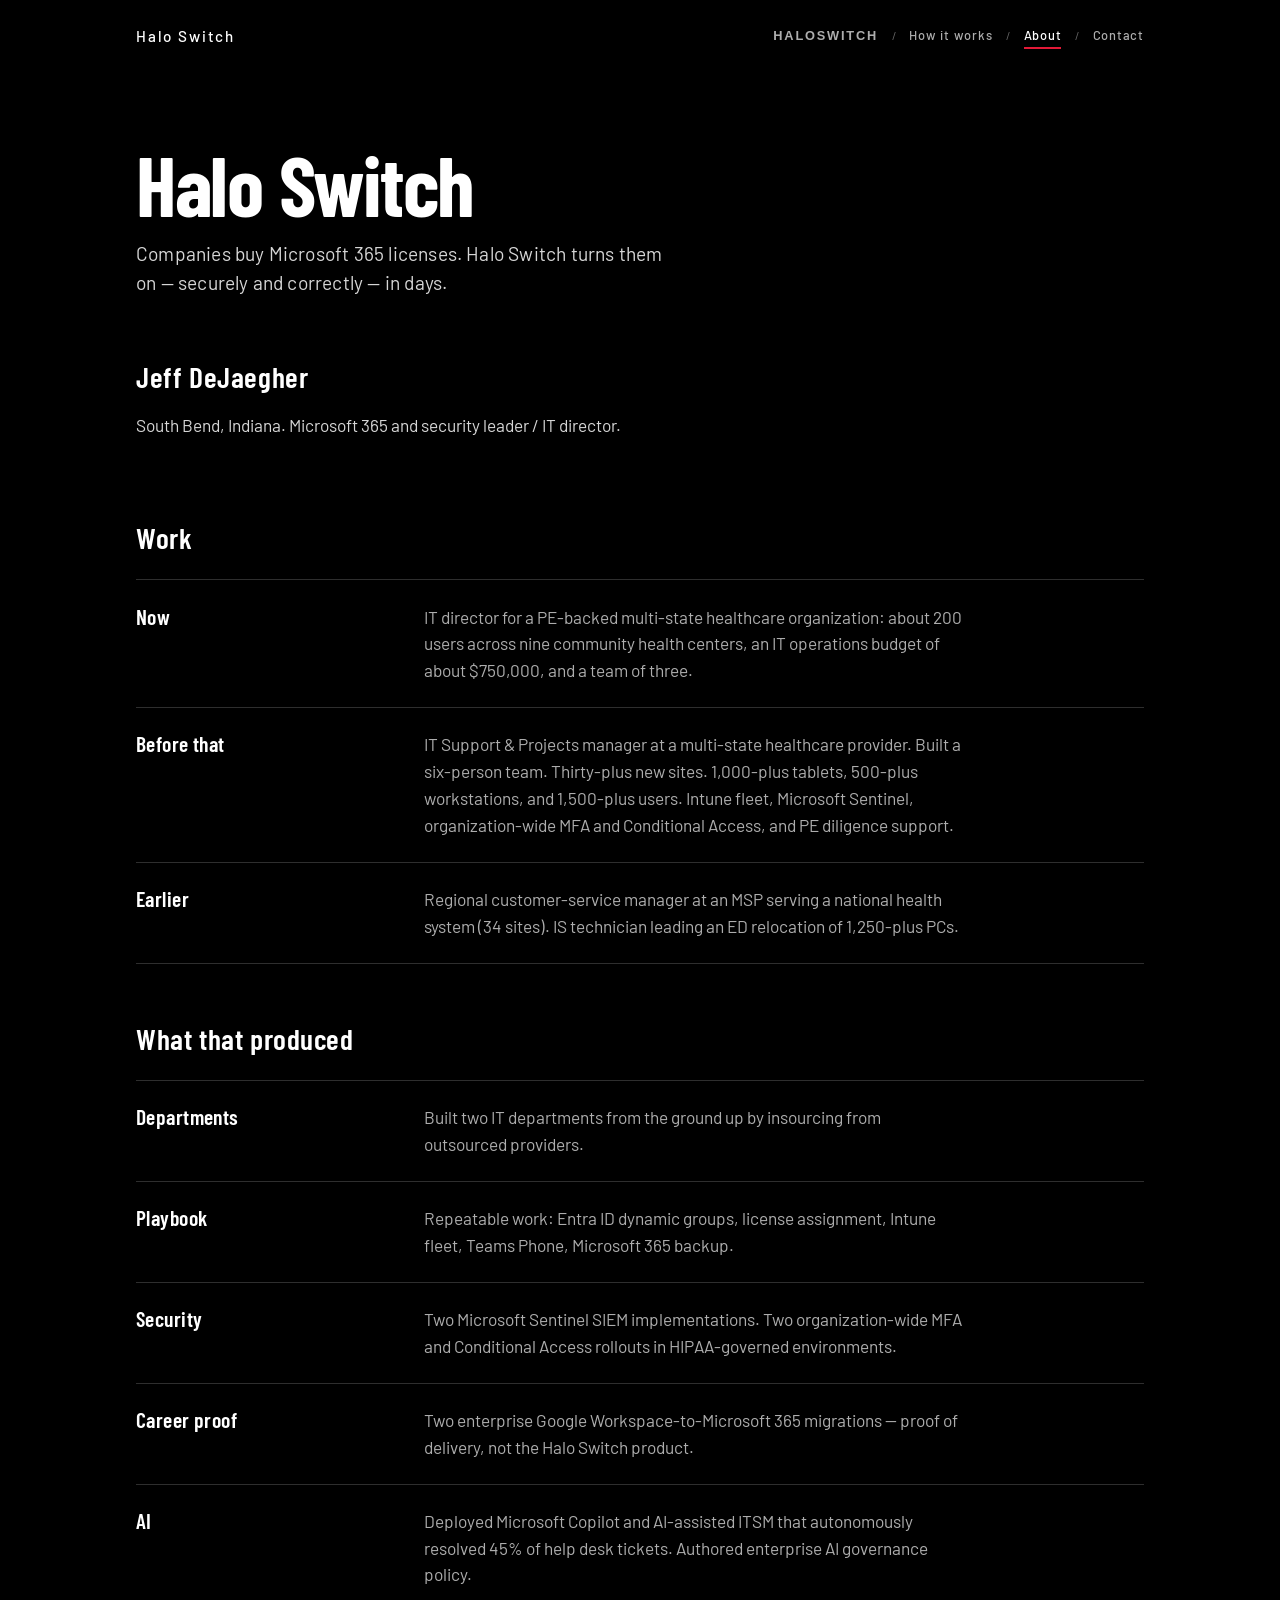
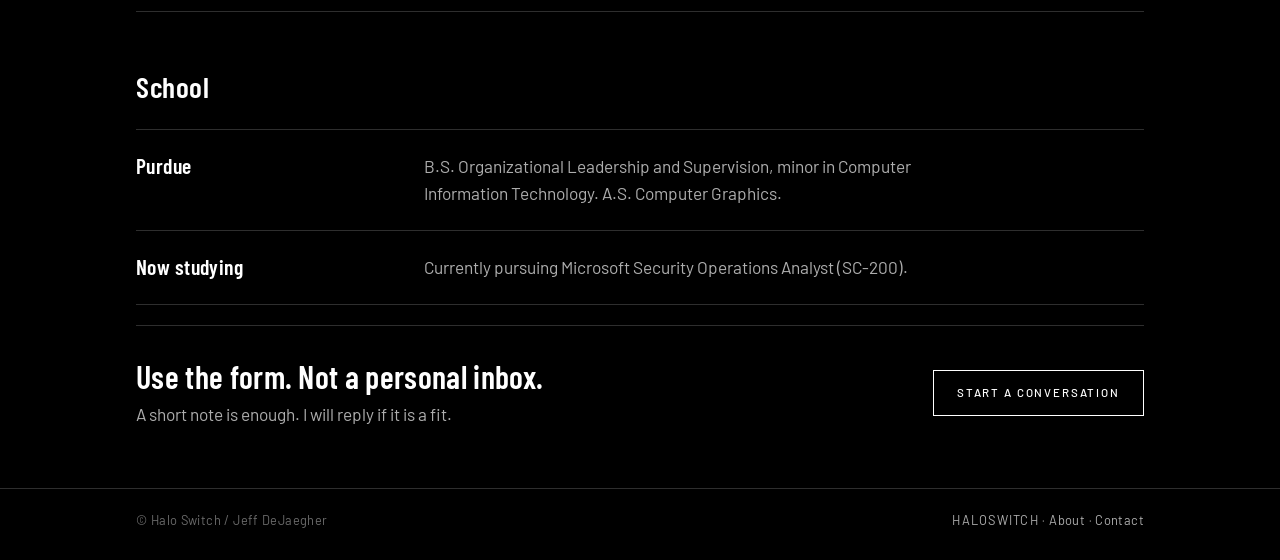
==== commit 9320d305: "Publish locked On/Ready lists and $3,500 per tenant. Replace the self-serve kit path with Halo Switc" ====
--- a/about.html
+++ b/about.html
@@ -6,7 +6,7 @@
     <title>About — Halo Switch</title>
     <meta
       name="description"
-      content="Companies buy Microsoft 365 licenses. Halo Switch turns them on — securely and correctly — in days. Buy the package and run it yourself, or have us do it for you."
+      content="Companies buy Microsoft 365 licenses. Halo Switch turns them on — securely and correctly — in days."
     />
     <meta name="theme-color" content="#000000" />
     <link rel="icon" href="assets/favicon.svg" type="image/svg+xml" />
@@ -45,7 +45,7 @@
         <h1>Halo Switch</h1>
         <p class="lede">
           Companies buy Microsoft 365 licenses. Halo Switch turns them on — securely and correctly
-          — in days. Buy the package and run it yourself, or have us do it for you.
+          — in days.
         </p>
       </header>
 
--- a/assets/styles.css
+++ b/assets/styles.css
@@ -172,7 +172,7 @@
   max-width: var(--max);
   width: 100%;
   margin: 0 auto;
-  padding: 0.5rem var(--space) clamp(2.75rem, 6vw, 4rem);
+  padding: 0 var(--space) clamp(2.25rem, 5vw, 3.25rem);
   display: grid;
   grid-template-columns: minmax(0, 1fr);
   justify-items: center;
@@ -249,6 +249,18 @@
   max-width: 42ch;
 }
 
+.hero-path {
+  margin: -1.15rem 0 2rem;
+  font-size: 1.05rem;
+  color: var(--ink-lede);
+}
+
+.hero-path a {
+  letter-spacing: 0.14em;
+  font-weight: 600;
+  text-decoration: none;
+}
+
 .cta-row {
   display: flex;
   flex-wrap: wrap;
@@ -359,7 +371,7 @@
 }
 
 .who-band {
-  padding: 0 var(--space) clamp(2.25rem, 5vw, 3.25rem);
+  padding: 0 var(--space) 1.75rem;
 }
 
 .who-line {
@@ -371,7 +383,7 @@
 }
 
 .cta-band {
-  padding: 0 var(--space) clamp(3.25rem, 7vw, 5rem);
+  padding: 0 var(--space) clamp(2.5rem, 5vw, 3.75rem);
 }
 
 .cta-band-inner {
@@ -413,11 +425,31 @@
   margin-bottom: 0;
 }
 
-.page-hero .lede + .who-line {
+.page-hero .lede + .who-line,
+.page-hero .lede + .price-line {
   margin-top: 1.1rem;
   padding-top: 0;
   border-top: 0;
+}
+
+.page-hero .lede + .who-line {
   color: var(--ink-muted);
+}
+
+.price-line {
+  margin: 1.1rem 0 0;
+  font-family: var(--font-display);
+  font-size: clamp(1.55rem, 3vw, 2rem);
+  font-weight: 600;
+  letter-spacing: 0.02em;
+  line-height: 1.15;
+  color: var(--ink);
+}
+
+.apply-line {
+  margin: 0.5rem 0 0;
+  color: var(--ink-lede);
+  max-width: 42ch;
 }
 
 .section {
@@ -425,7 +457,7 @@
 }
 
 .section:last-of-type {
-  padding-bottom: clamp(2.5rem, 6vw, 3.5rem);
+  padding-bottom: 1.25rem;
 }
 
 .section h2 {
@@ -507,6 +539,22 @@
 .step-list p {
   color: var(--ink-lede);
   font-size: 1.08rem;
+}
+
+.feature-list {
+  list-style: none;
+  margin: 0;
+  padding: 0;
+  display: grid;
+  grid-template-columns: repeat(auto-fill, minmax(11.5rem, 1fr));
+  column-gap: 1.5rem;
+  border-top: 1px solid var(--line);
+}
+
+.feature-list li {
+  padding: 0.85rem 0;
+  border-bottom: 1px solid var(--line);
+  color: var(--ink-lede);
 }
 
 .not-list {
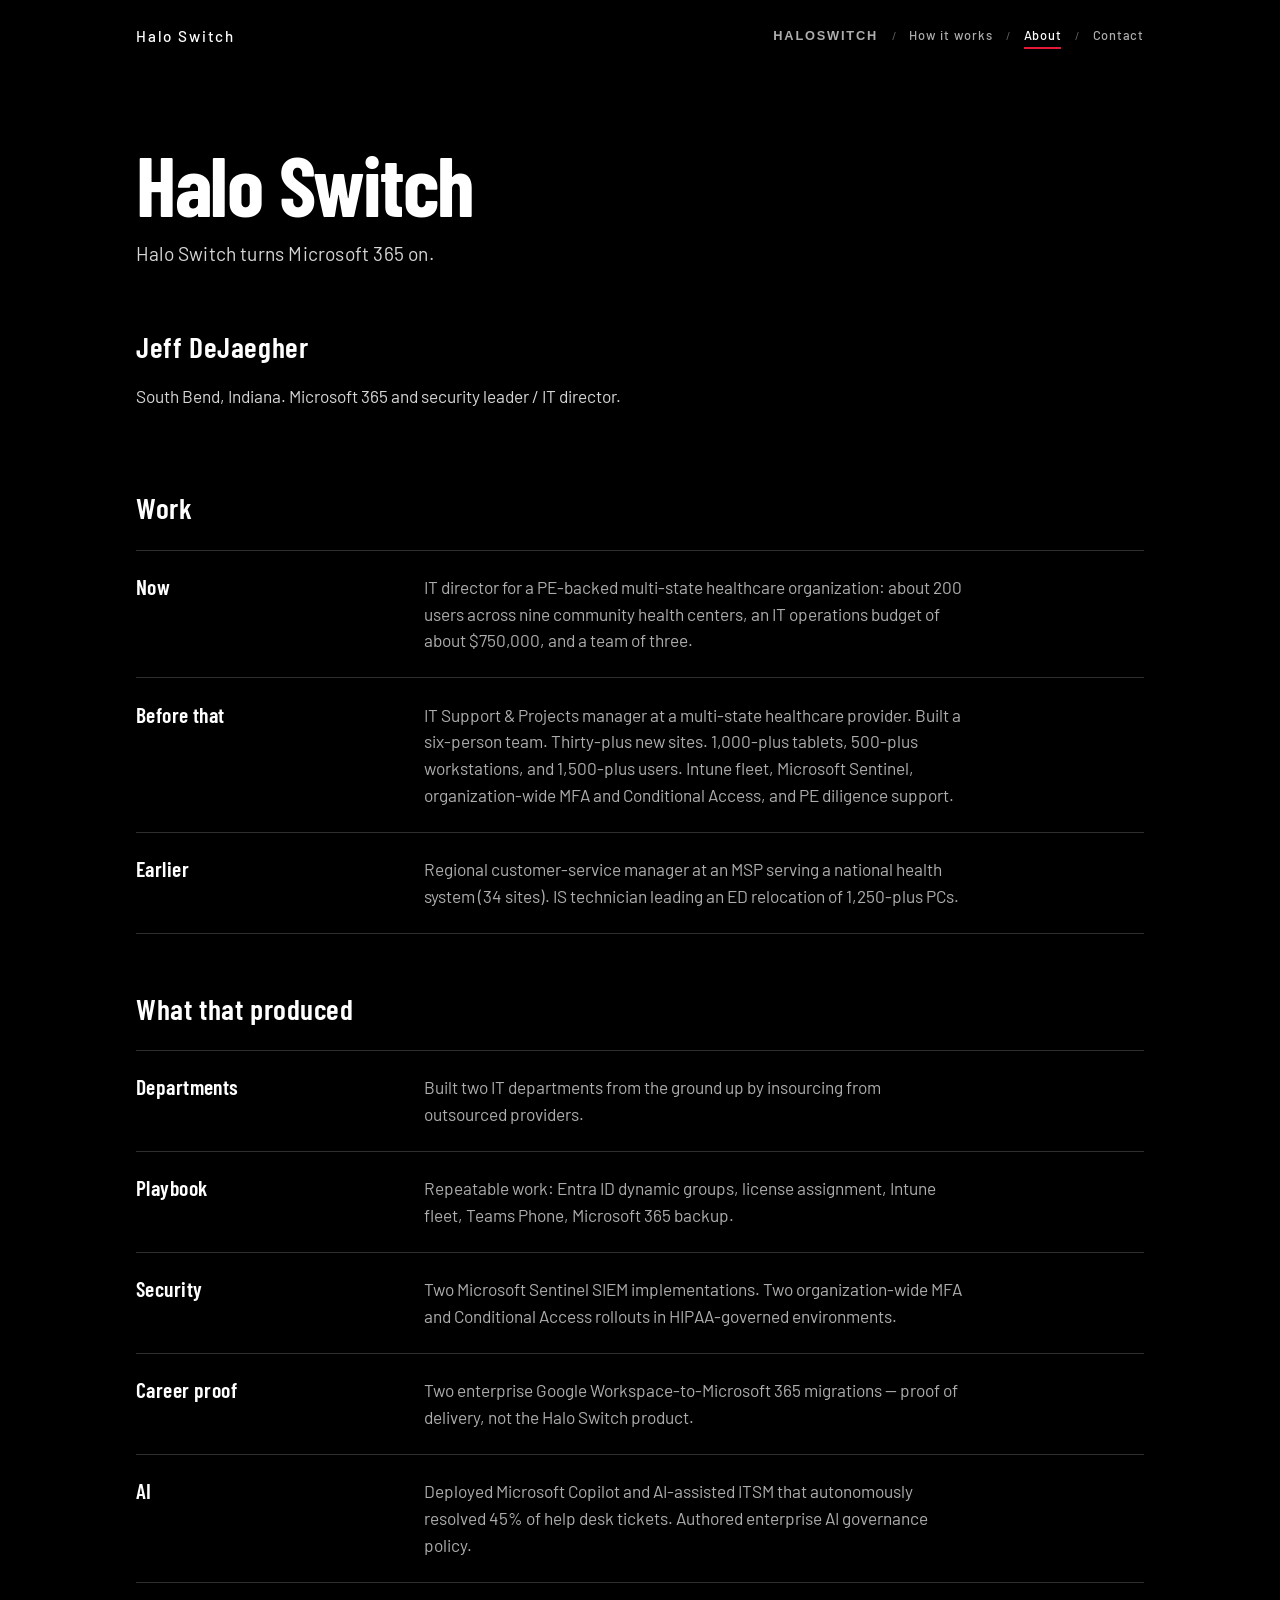
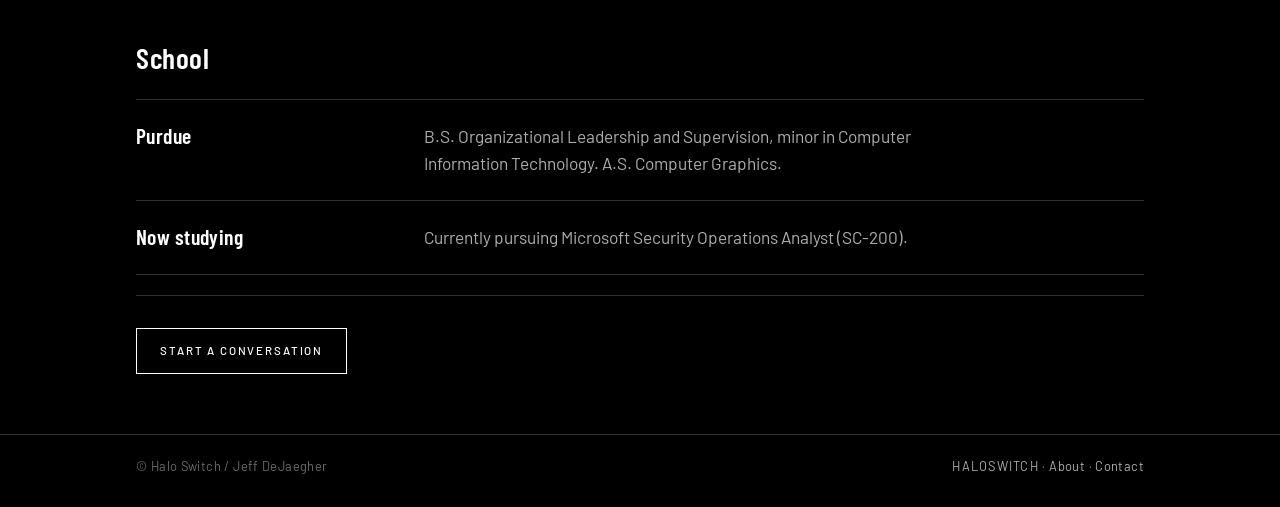
==== commit bf51f4bf: "Restore the clean black-canvas look and lock the turn-on pitch. Halo Switch turns Microsoft 365 on a" ====
--- a/about.html
+++ b/about.html
@@ -6,7 +6,7 @@
     <title>About — Halo Switch</title>
     <meta
       name="description"
-      content="Companies buy Microsoft 365 licenses. Halo Switch turns them on — securely and correctly — in days."
+      content="Halo Switch turns Microsoft 365 on. Jeff DeJaegher, South Bend, Indiana."
     />
     <meta name="theme-color" content="#000000" />
     <link rel="icon" href="assets/favicon.svg" type="image/svg+xml" />
@@ -43,10 +43,7 @@
     <main id="main">
       <header class="page-hero">
         <h1>Halo Switch</h1>
-        <p class="lede">
-          Companies buy Microsoft 365 licenses. Halo Switch turns them on — securely and correctly
-          — in days.
-        </p>
+        <p class="lede">Halo Switch turns Microsoft 365 on.</p>
       </header>
 
       <section class="section" aria-labelledby="bio-heading">
@@ -163,10 +160,6 @@
 
       <div class="cta-band">
         <div class="cta-band-inner">
-          <div>
-            <h2>Use the form. Not a personal inbox.</h2>
-            <p>A short note is enough. I will reply if it is a fit.</p>
-          </div>
           <a class="button button-outline" href="contact.html">Start a conversation</a>
         </div>
       </div>
--- a/assets/styles.css
+++ b/assets/styles.css
@@ -172,7 +172,7 @@
   max-width: var(--max);
   width: 100%;
   margin: 0 auto;
-  padding: 0 var(--space) clamp(2.25rem, 5vw, 3.25rem);
+  padding: 0 var(--space) 0;
   display: grid;
   grid-template-columns: minmax(0, 1fr);
   justify-items: center;
@@ -237,28 +237,16 @@
 
 .hero-lede,
 .page-hero .lede {
-  margin: 0 0 2rem;
+  margin: 0 0 1.15rem;
   font-size: clamp(1.05rem, 1.5vw, 1.2rem);
   font-weight: 400;
   letter-spacing: 0.01em;
-  line-height: 1.5;
+  line-height: 1.45;
   color: var(--ink-lede);
 }
 
 .hero-lede {
-  max-width: 42ch;
-}
-
-.hero-path {
-  margin: -1.15rem 0 2rem;
-  font-size: 1.05rem;
-  color: var(--ink-lede);
-}
-
-.hero-path a {
-  letter-spacing: 0.14em;
-  font-weight: 600;
-  text-decoration: none;
+  max-width: 44ch;
 }
 
 .cta-row {
@@ -311,8 +299,7 @@
   outline-offset: 3px;
 }
 
-/* —— Honesty / who / close —— */
-.honesty,
+/* —— Who / close —— */
 .who-band,
 .cta-band,
 .section,
@@ -322,56 +309,8 @@
   margin: 0 auto;
 }
 
-.honesty {
-  border-top: 1px solid var(--line);
-  padding: clamp(2.5rem, 5vw, 3.75rem) var(--space);
-}
-
-.honesty-list {
-  list-style: none;
-  margin: 0;
-  padding: 0;
-  display: grid;
-  grid-template-columns: repeat(3, minmax(0, 1fr));
-  gap: clamp(1.75rem, 3.5vw, 2.75rem);
-}
-
-.honesty-list li {
-  display: grid;
-  grid-template-columns: auto 1fr;
-  gap: 0.15rem 0.85rem;
-}
-
-.honesty-index {
-  grid-row: 1 / span 2;
-  font-family: var(--font-display);
-  font-size: 0.95rem;
-  font-weight: 600;
-  letter-spacing: 0.08em;
-  color: var(--accent);
-  line-height: 1.2;
-  padding-top: 0.15rem;
-}
-
-.honesty-list h2 {
-  margin: 0;
-  font-family: var(--font-display);
-  font-size: clamp(1.35rem, 2vw, 1.7rem);
-  font-weight: 600;
-  letter-spacing: 0.02em;
-  line-height: 1.15;
-  text-transform: none;
-}
-
-.honesty-list p {
-  margin: 0.35rem 0 0;
-  color: var(--ink-muted);
-  font-size: 0.98rem;
-  max-width: 28ch;
-}
-
 .who-band {
-  padding: 0 var(--space) 1.75rem;
+  padding: 2rem var(--space) clamp(2.25rem, 5vw, 3.25rem);
 }
 
 .who-line {
@@ -437,19 +376,21 @@
 }
 
 .price-line {
-  margin: 1.1rem 0 0;
+  margin: 0 0 1.35rem;
   font-family: var(--font-display);
-  font-size: clamp(1.55rem, 3vw, 2rem);
+  font-size: clamp(1.35rem, 2.6vw, 1.75rem);
   font-weight: 600;
   letter-spacing: 0.02em;
   line-height: 1.15;
   color: var(--ink);
 }
 
-.apply-line {
-  margin: 0.5rem 0 0;
-  color: var(--ink-lede);
-  max-width: 42ch;
+.page-hero .price-line {
+  margin: 1.1rem 0 0;
+}
+
+.hero .price-line {
+  margin: 0 0 1.5rem;
 }
 
 .section {
@@ -539,6 +480,18 @@
 .step-list p {
   color: var(--ink-lede);
   font-size: 1.08rem;
+}
+
+.lists-link {
+  margin: 1.25rem 0 0;
+  padding-top: 1.25rem;
+  border-top: 1px solid var(--line);
+}
+
+.lists-link a {
+  letter-spacing: 0.08em;
+  font-weight: 600;
+  text-decoration: none;
 }
 
 .feature-list {
@@ -746,11 +699,6 @@
 }
 
 @media (max-width: 900px) {
-  .honesty-list {
-    grid-template-columns: 1fr;
-    gap: 1.6rem;
-  }
-
   .split-list li,
   .bio-list li,
   .proof-list li {
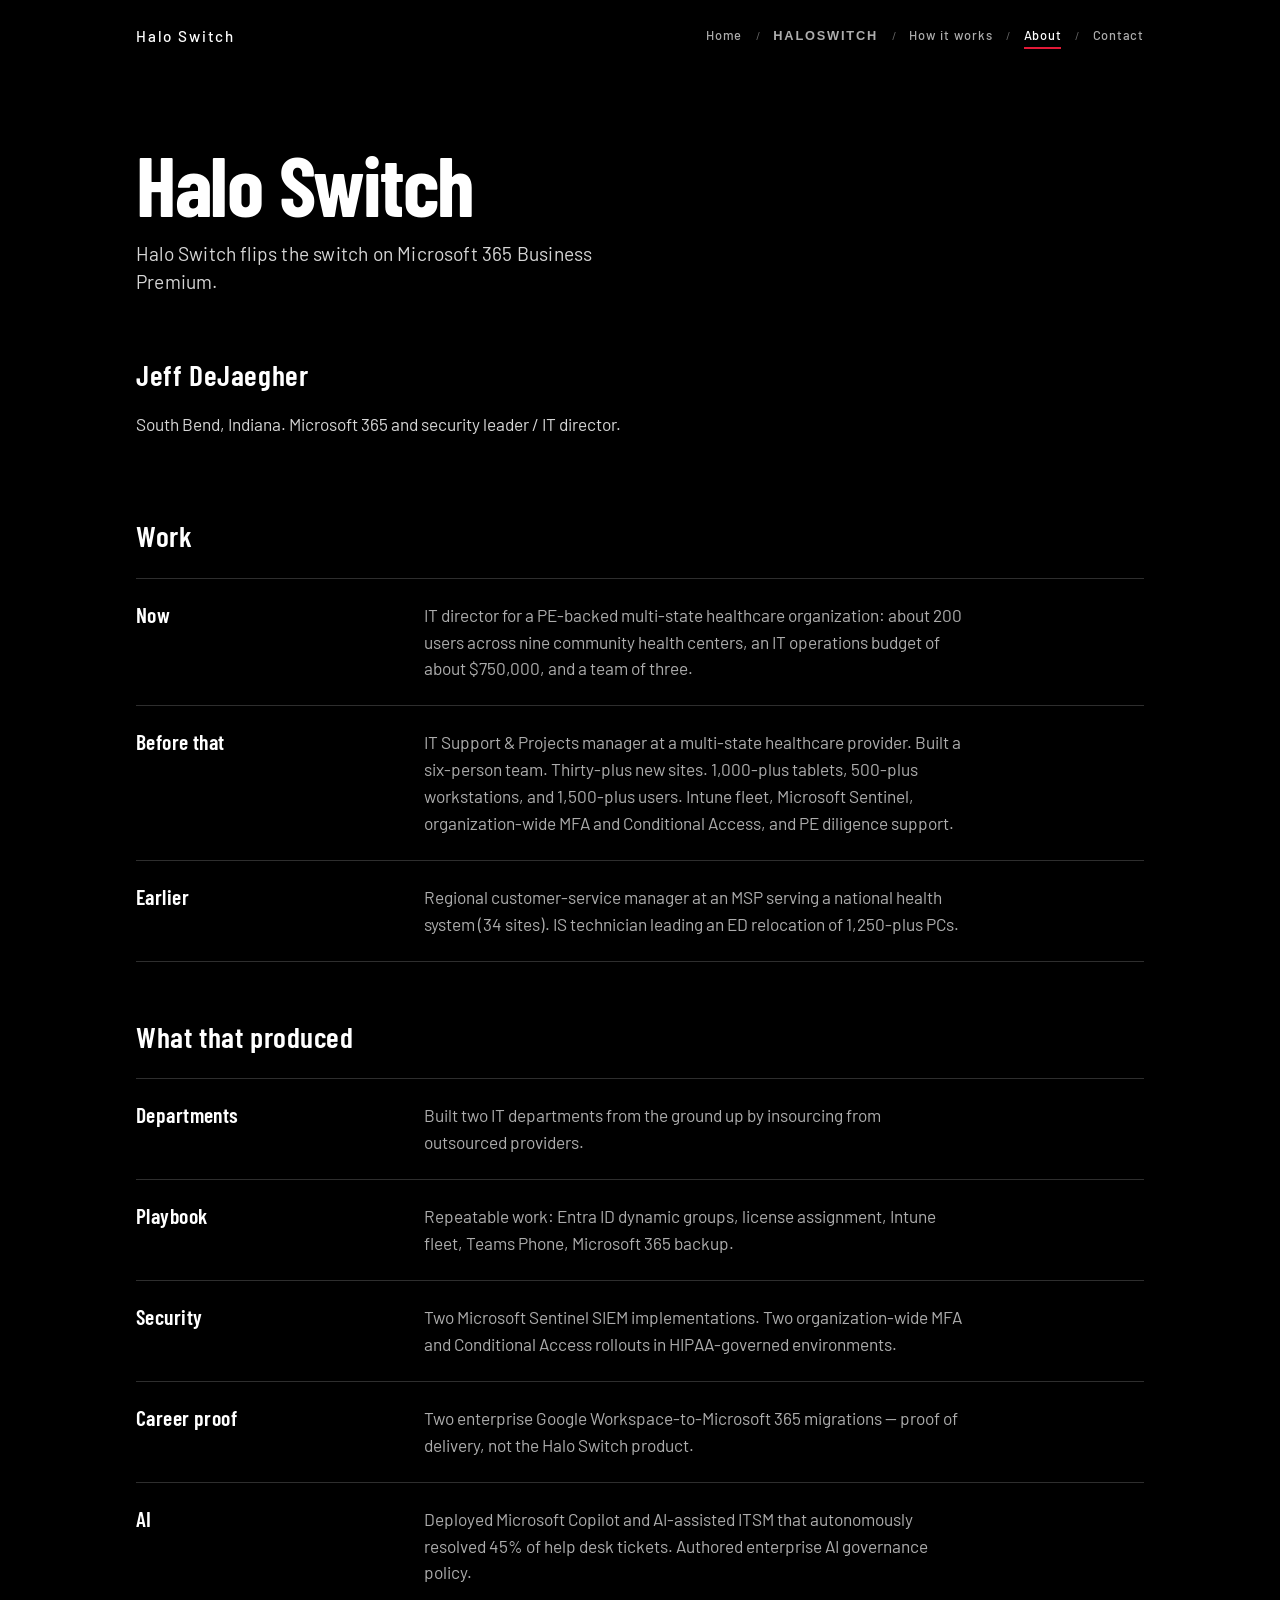
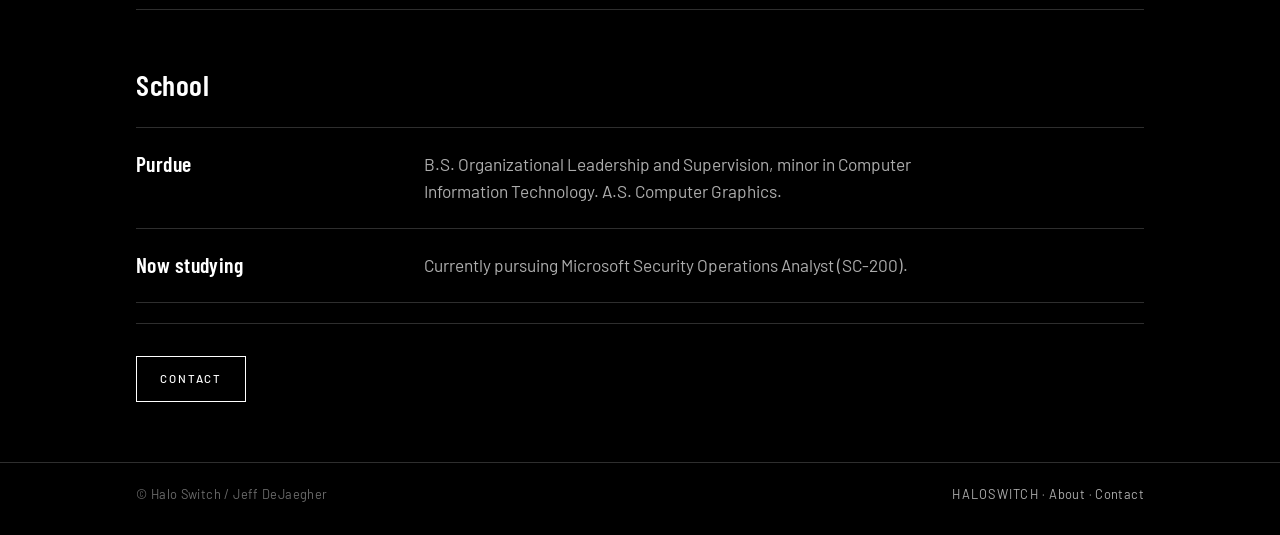
==== commit 3f6b2e4e: "Rebuild the public site from the business plan. Replace the home hero with the gray HALOSWITCH banne" ====
--- a/about.html
+++ b/about.html
@@ -6,7 +6,7 @@
     <title>About — Halo Switch</title>
     <meta
       name="description"
-      content="Halo Switch turns Microsoft 365 on. Jeff DeJaegher, South Bend, Indiana."
+      content="Halo Switch flips the switch on Microsoft 365 Business Premium. Jeff DeJaegher, South Bend, Indiana."
     />
     <meta name="theme-color" content="#000000" />
     <link rel="icon" href="assets/favicon.svg" type="image/svg+xml" />
@@ -29,6 +29,8 @@
           Menu
         </button>
         <nav id="site-nav" class="site-nav" aria-label="Primary">
+          <a href="index.html">Home</a>
+          <span class="nav-sep" aria-hidden="true">/</span>
           <a class="nav-product" href="services.html">HALOSWITCH</a>
           <span class="nav-sep" aria-hidden="true">/</span>
           <a href="pricing.html">How it works</a>
@@ -43,7 +45,7 @@
     <main id="main">
       <header class="page-hero">
         <h1>Halo Switch</h1>
-        <p class="lede">Halo Switch turns Microsoft 365 on.</p>
+        <p class="lede">Halo Switch flips the switch on Microsoft 365 Business Premium.</p>
       </header>
 
       <section class="section" aria-labelledby="bio-heading">
@@ -160,7 +162,7 @@
 
       <div class="cta-band">
         <div class="cta-band-inner">
-          <a class="button button-outline" href="contact.html">Start a conversation</a>
+          <a class="button button-outline" href="contact.html">Contact</a>
         </div>
       </div>
     </main>
--- a/assets/styles.css
+++ b/assets/styles.css
@@ -172,21 +172,18 @@
   max-width: var(--max);
   width: 100%;
   margin: 0 auto;
-  padding: 0 var(--space) 0;
+  padding: 0 var(--space) clamp(2.25rem, 5vw, 3.25rem);
   display: grid;
   grid-template-columns: minmax(0, 1fr);
   justify-items: center;
 }
 
 .hero-mark {
-  width: 100%;
-  max-width: 46rem;
+  width: min(100%, 28rem);
   min-width: 0;
-  margin-inline: auto;
+  margin: 0.25rem auto 0.85rem;
   overflow: hidden;
-  background: #000;
-  animation: hero-glow 7s ease-in-out infinite;
-  will-change: filter;
+  background: transparent;
 }
 
 .hero-mark img {
@@ -195,24 +192,13 @@
   max-width: 100%;
   height: auto;
   object-fit: contain;
-  object-position: center top;
-  transform-origin: center center;
-  animation: hero-kenburns 22s ease-in-out infinite;
-  will-change: transform;
-  -webkit-mask-image:
-    linear-gradient(to right, transparent 0%, #000 7%, #000 93%, transparent 100%),
-    linear-gradient(to bottom, transparent 0%, #000 8%, #000 92%, transparent 100%);
-  -webkit-mask-composite: source-in;
-  mask-image:
-    linear-gradient(to right, transparent 0%, #000 7%, #000 93%, transparent 100%),
-    linear-gradient(to bottom, transparent 0%, #000 8%, #000 92%, transparent 100%);
-  mask-composite: intersect;
+  object-position: center;
 }
 
 .hero-copy {
-  max-width: 40rem;
+  max-width: 36rem;
   width: 100%;
-  padding: 0.35rem 0 0;
+  padding: 0.15rem 0 0;
   text-align: center;
   display: flex;
   flex-direction: column;
@@ -231,8 +217,9 @@
 }
 
 .hero h1 {
-  font-size: clamp(2.15rem, 5.6vw, 3.85rem);
-  max-width: 18ch;
+  font-size: clamp(1.85rem, 4.4vw, 2.85rem);
+  max-width: 22ch;
+  line-height: 1.05;
 }
 
 .hero-lede,
@@ -246,7 +233,20 @@
 }
 
 .hero-lede {
-  max-width: 44ch;
+  max-width: 36ch;
+}
+
+.hero-line {
+  margin: 0 0 0.35rem;
+  font-size: clamp(1.02rem, 1.4vw, 1.15rem);
+  font-weight: 400;
+  letter-spacing: 0.01em;
+  line-height: 1.45;
+  color: var(--ink-lede);
+}
+
+.hero-line + .cta-row {
+  margin-top: 1.15rem;
 }
 
 .cta-row {
@@ -364,33 +364,11 @@
   margin-bottom: 0;
 }
 
-.page-hero .lede + .who-line,
-.page-hero .lede + .price-line {
+.page-hero .lede + .who-line {
   margin-top: 1.1rem;
   padding-top: 0;
   border-top: 0;
-}
-
-.page-hero .lede + .who-line {
   color: var(--ink-muted);
-}
-
-.price-line {
-  margin: 0 0 1.35rem;
-  font-family: var(--font-display);
-  font-size: clamp(1.35rem, 2.6vw, 1.75rem);
-  font-weight: 600;
-  letter-spacing: 0.02em;
-  line-height: 1.15;
-  color: var(--ink);
-}
-
-.page-hero .price-line {
-  margin: 1.1rem 0 0;
-}
-
-.hero .price-line {
-  margin: 0 0 1.5rem;
 }
 
 .section {
@@ -518,6 +496,19 @@
 }
 
 .not-list li {
+  padding: 0.95rem 0;
+  border-bottom: 1px solid var(--line);
+  color: var(--ink-lede);
+}
+
+.scope-list {
+  list-style: none;
+  margin: 0;
+  padding: 0;
+  border-top: 1px solid var(--line);
+}
+
+.scope-list li {
   padding: 0.95rem 0;
   border-bottom: 1px solid var(--line);
   color: var(--ink-lede);
@@ -676,26 +667,6 @@
 
 .footer-product {
   letter-spacing: 0.1em;
-}
-
-@keyframes hero-glow {
-  0%,
-  100% {
-    filter: brightness(1);
-  }
-  50% {
-    filter: brightness(1.06);
-  }
-}
-
-@keyframes hero-kenburns {
-  0%,
-  100% {
-    transform: scale(1);
-  }
-  50% {
-    transform: scale(1.035);
-  }
 }
 
 @media (max-width: 900px) {
